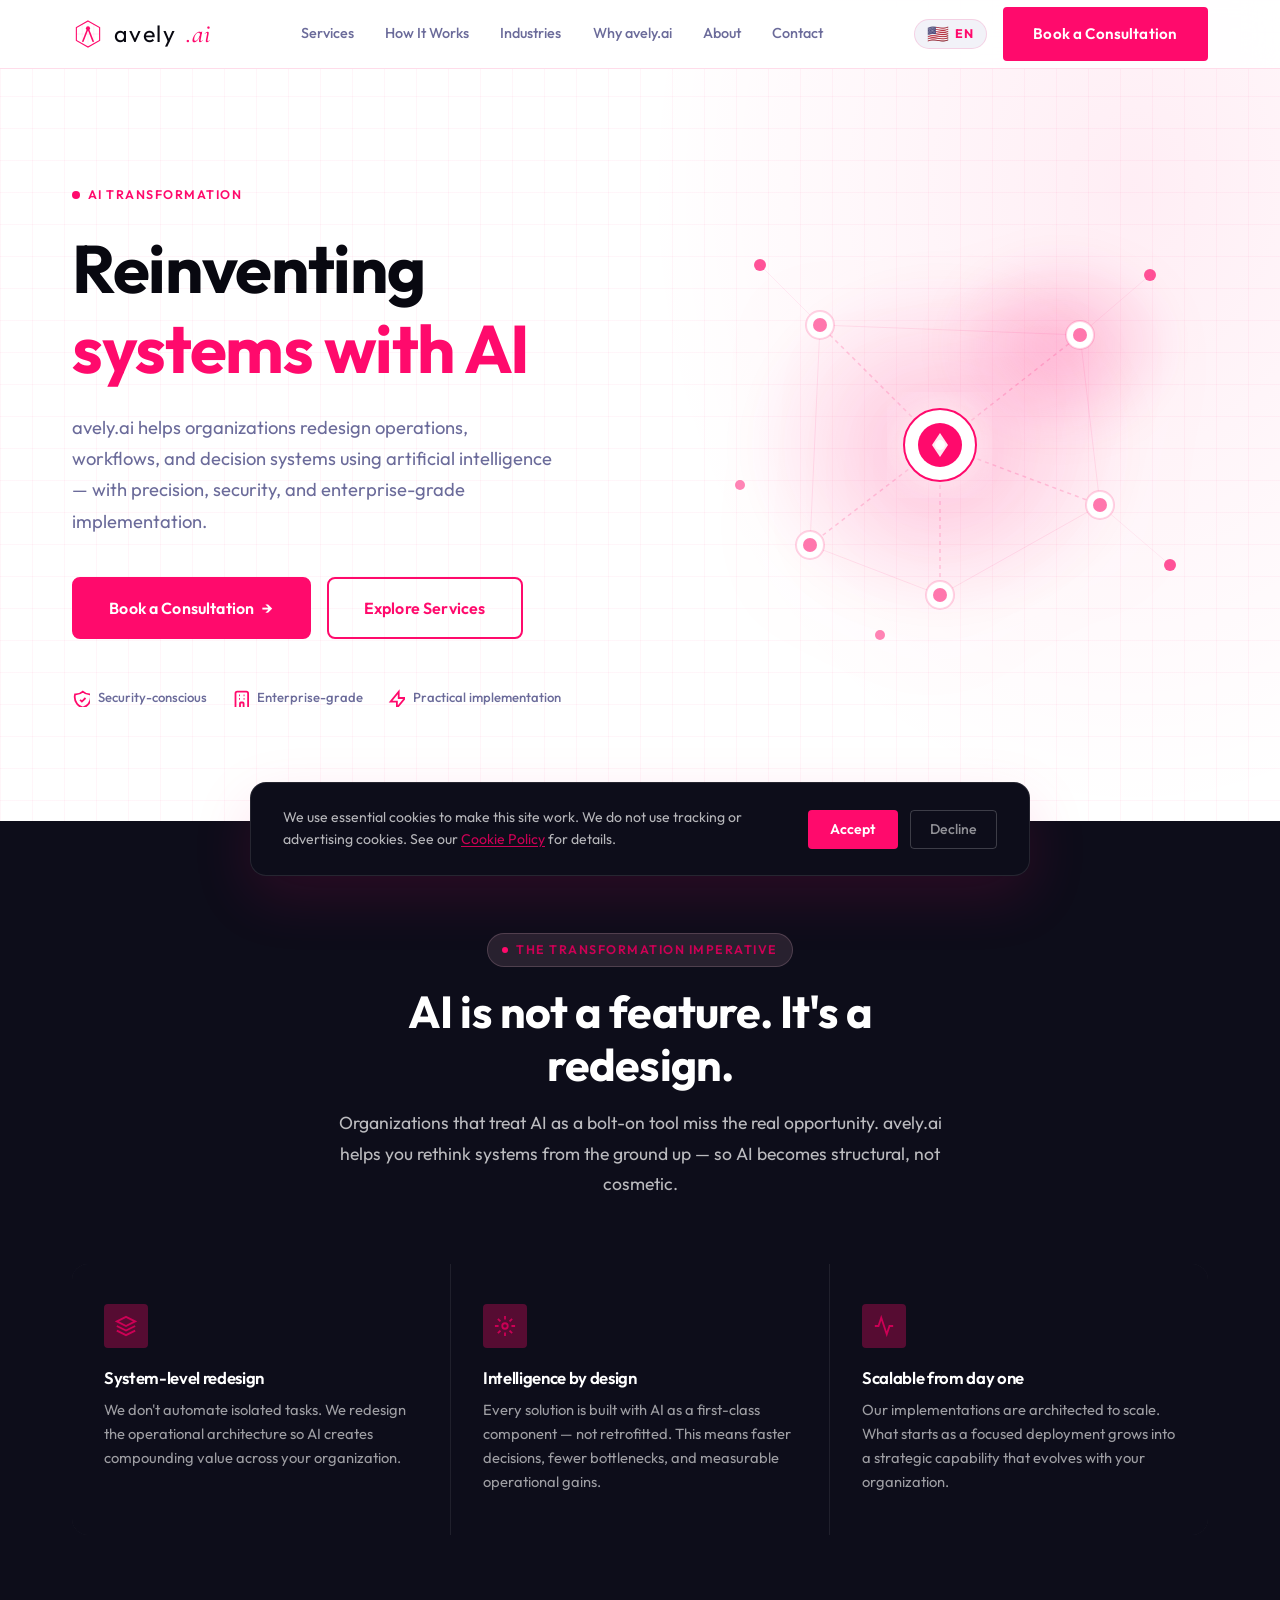
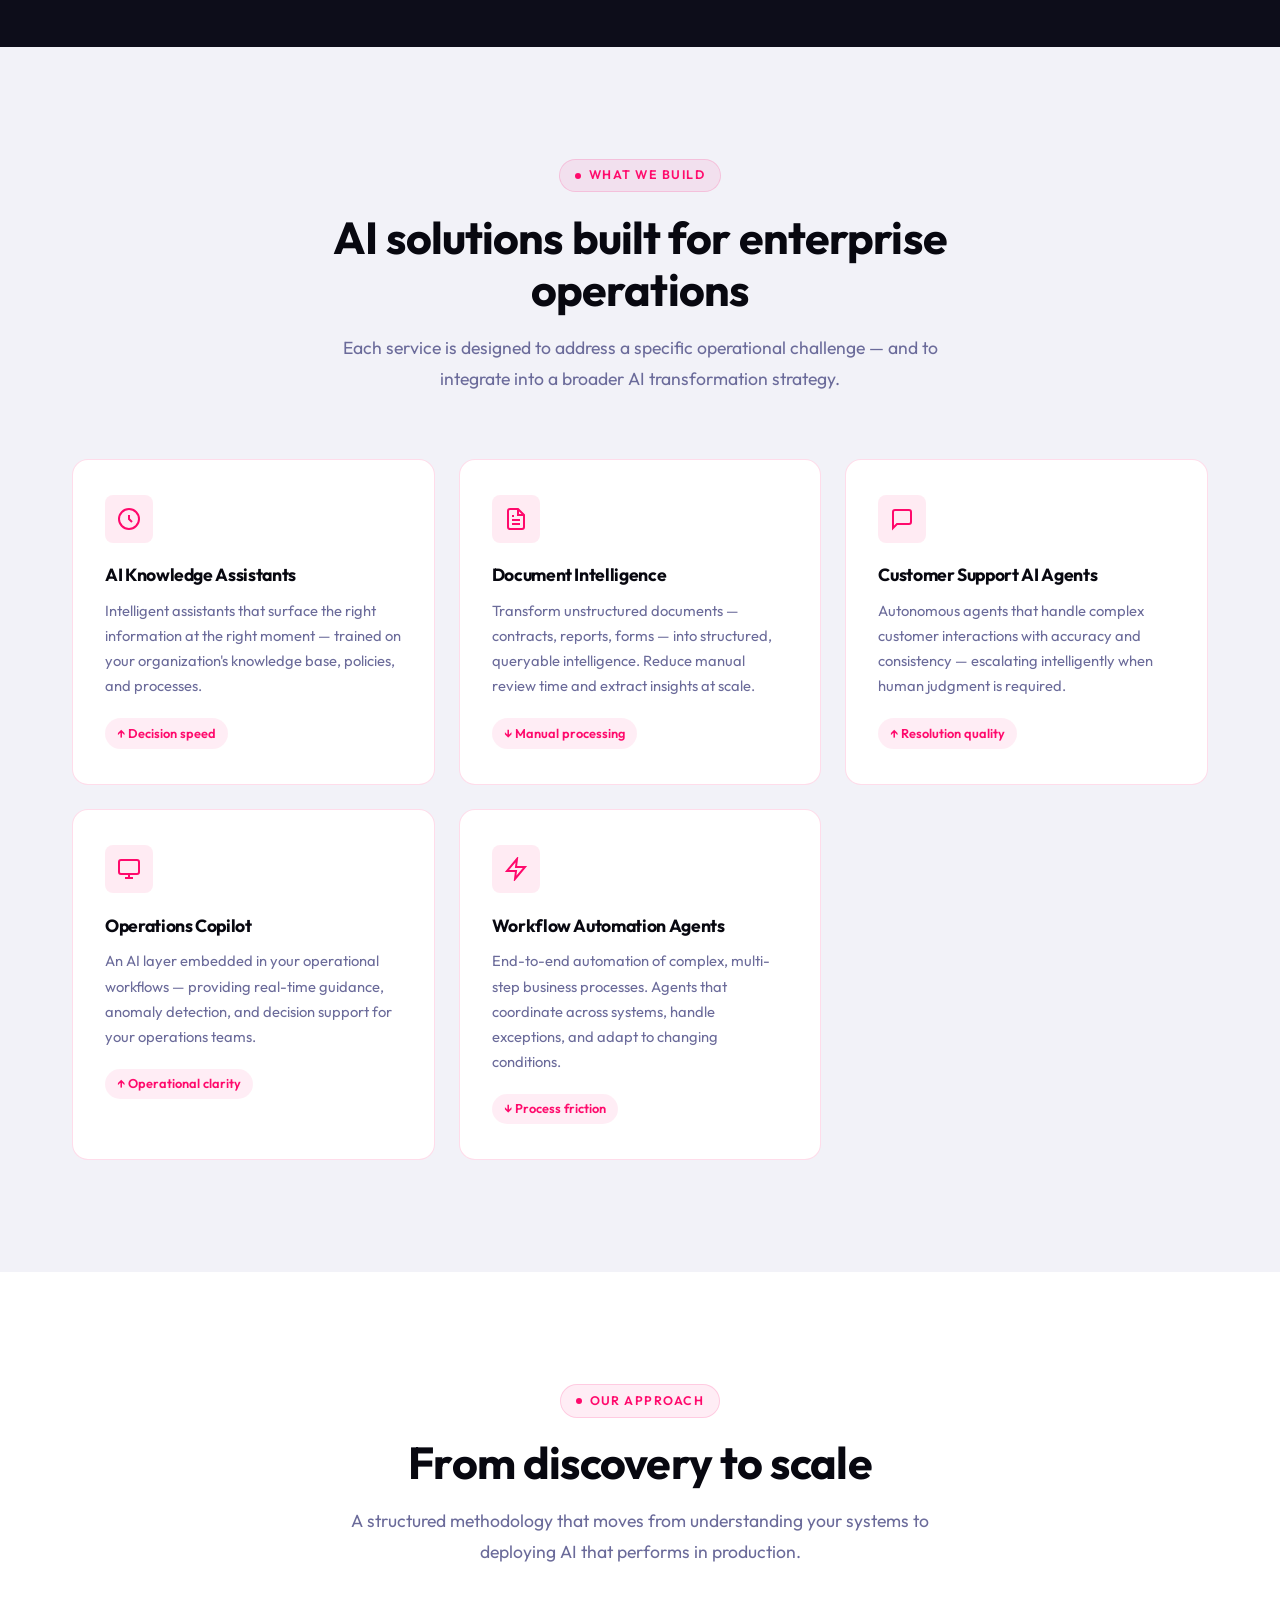
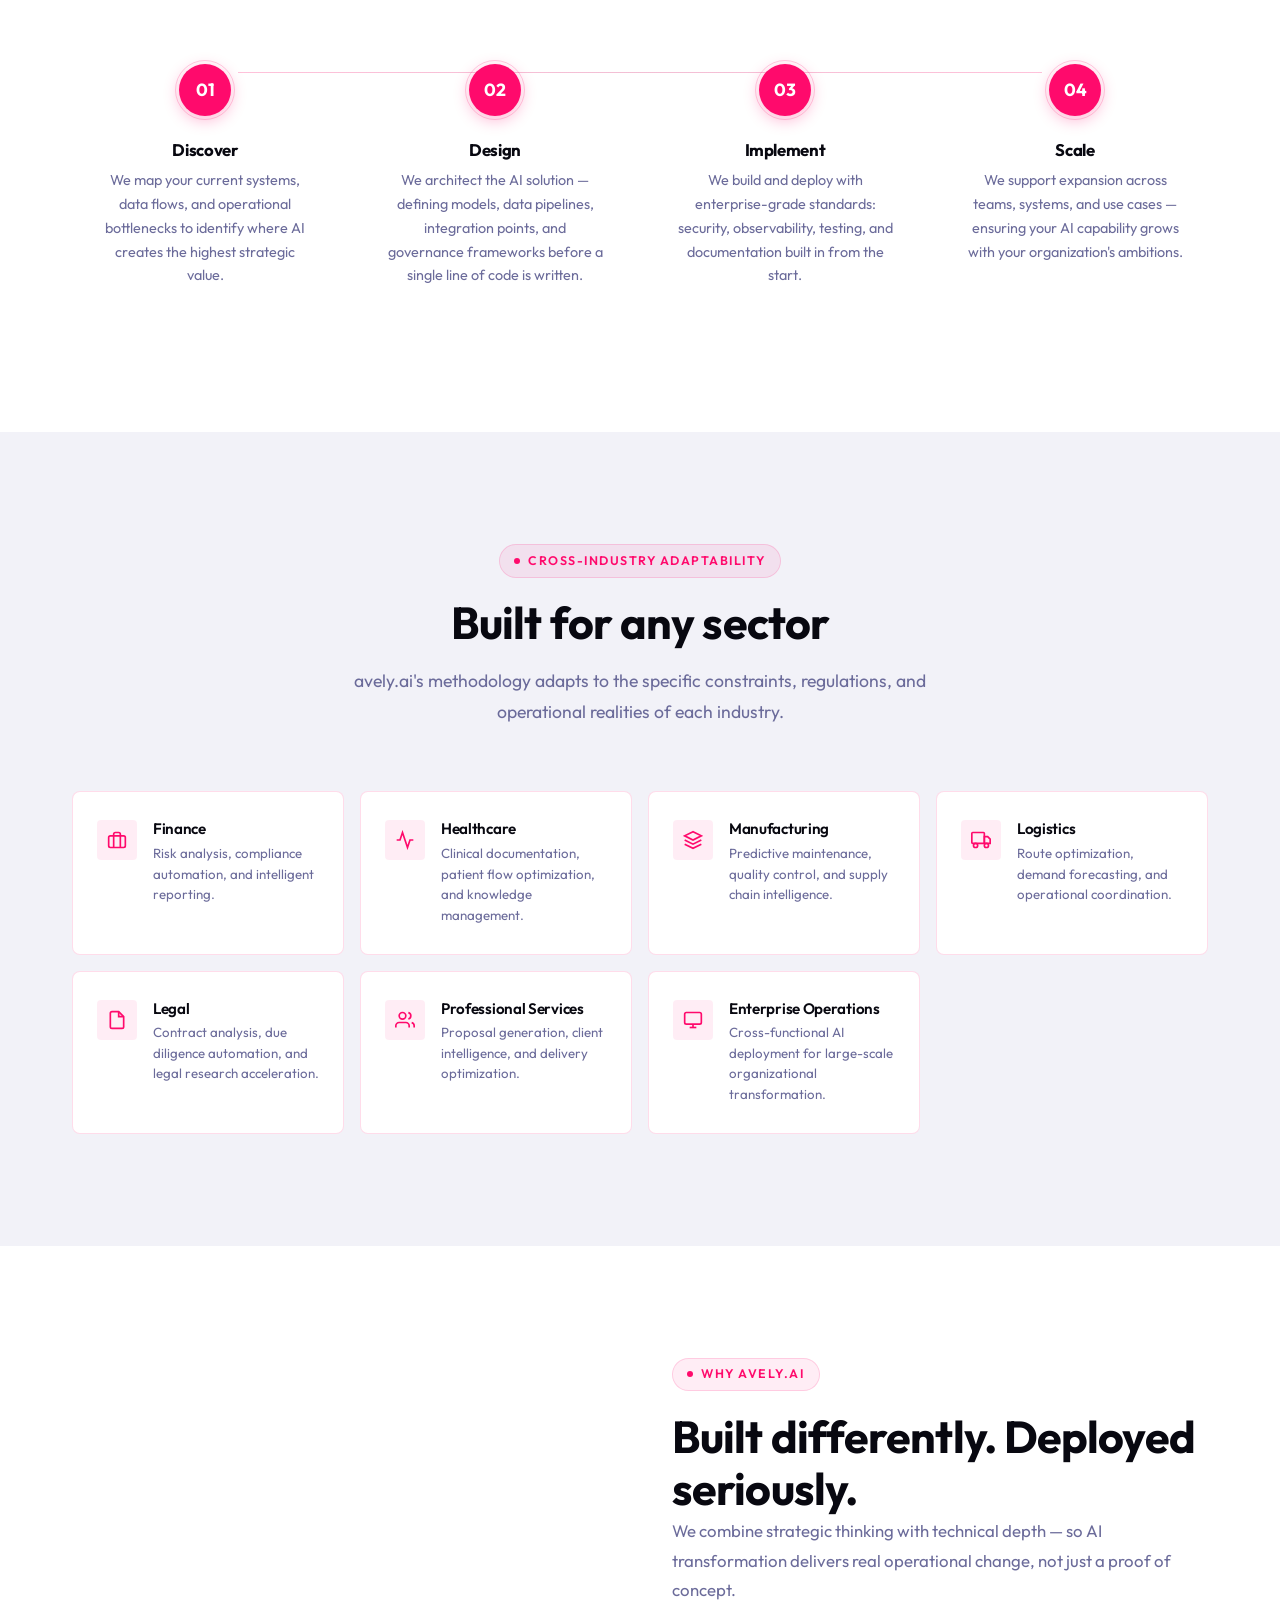
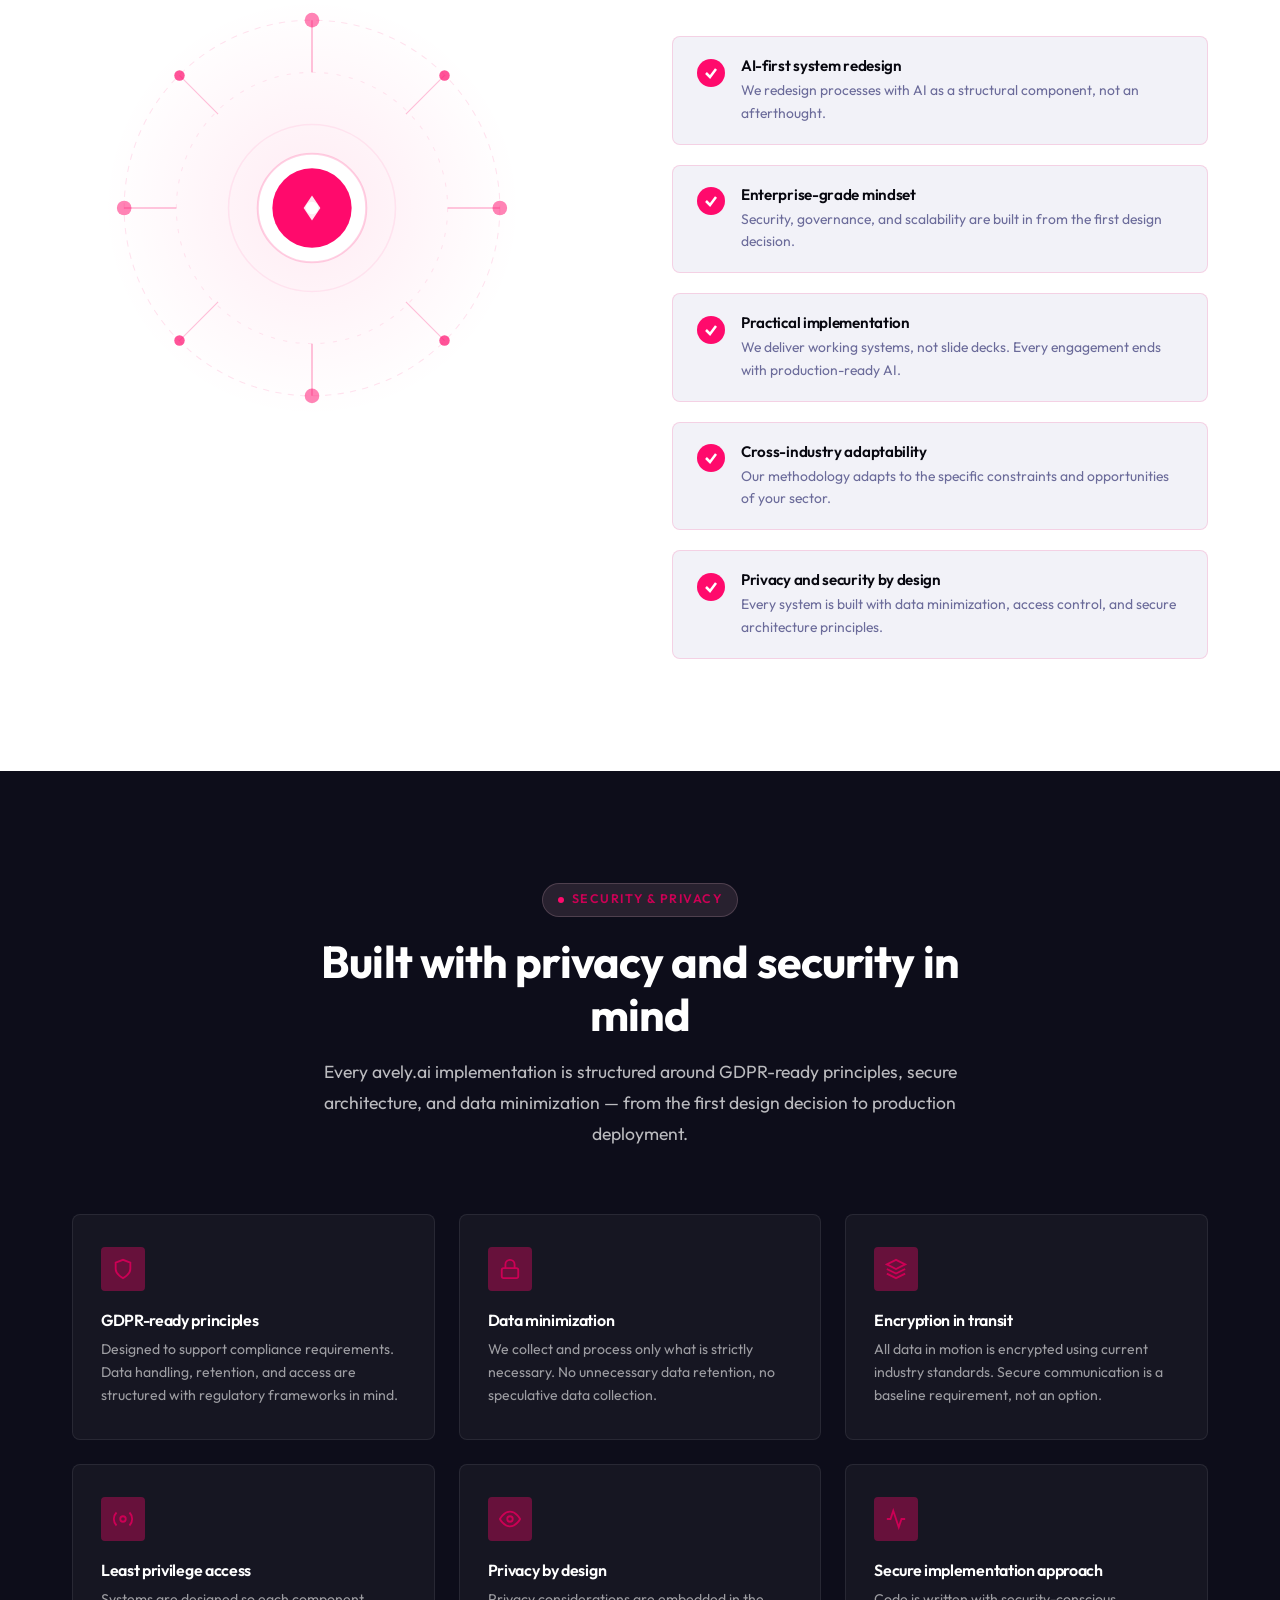
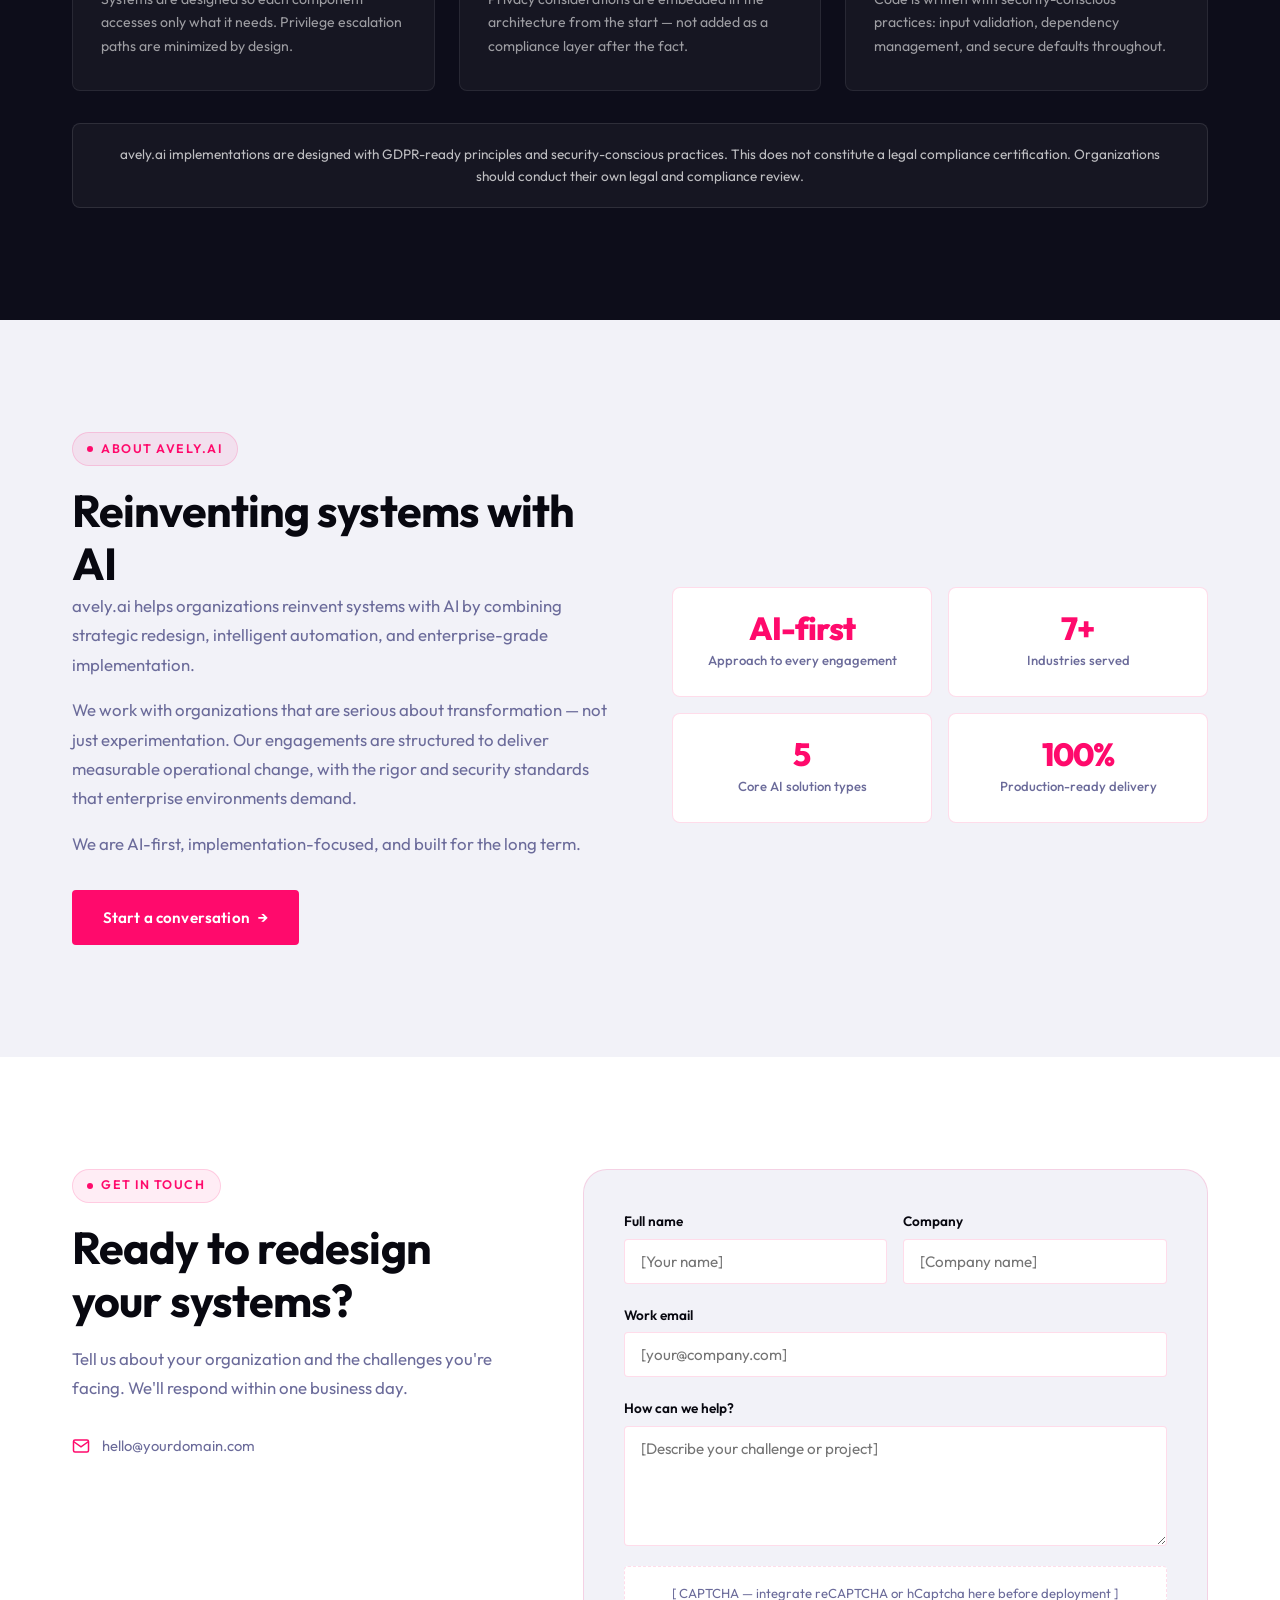
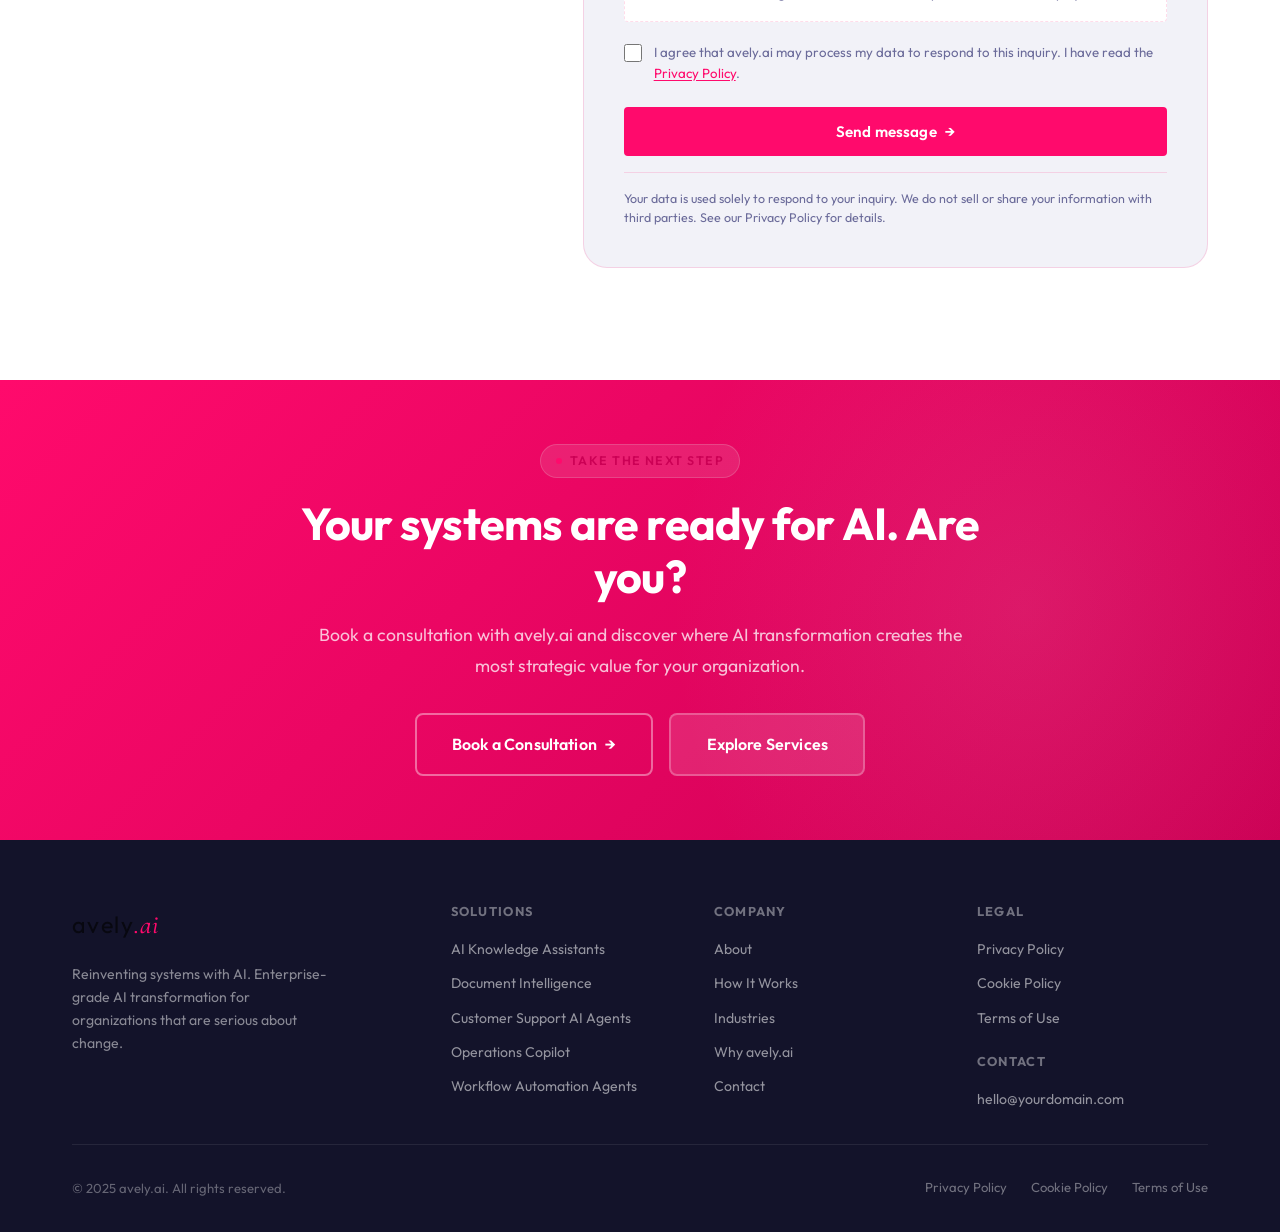
==== index.html @ bf3a1ba7 "Add SVG favicon (hexagon icon on dark bg) to all pages" ====
<!DOCTYPE html>
<html lang="en" dir="ltr">
<head>
  <meta charset="UTF-8" />
  <meta name="viewport" content="width=device-width, initial-scale=1.0" />

  <!-- ── SEO: Primary Meta ─────────────────────────────────── -->
  <!-- Replace "yourdomain.com" with your production domain -->
  <title>avely.ai — AI-Powered Digital Transformation</title>
  <meta name="description" content="avely.ai helps organizations redesign operations, workflows, and decision systems using artificial intelligence. Enterprise-grade AI transformation." />
  <meta name="robots" content="index, follow" />
  <link rel="canonical" href="https://yourdomain.com/" />

  <!-- ── SEO: Open Graph ───────────────────────────────────── -->
  <meta property="og:type"        content="website" />
  <meta property="og:url"         content="https://yourdomain.com/" />
  <meta property="og:title"       content="avely.ai — AI-Powered Digital Transformation" />
  <meta property="og:description" content="Enterprise AI transformation. Redesign operations, workflows, and decision systems with AI." />
  <meta property="og:image"       content="https://yourdomain.com/assets/img/og-image.png" />
  <meta property="og:site_name"   content="avely.ai" />

  <!-- ── SEO: Twitter Card ─────────────────────────────────── -->
  <meta name="twitter:card"        content="summary_large_image" />
  <meta name="twitter:title"       content="avely.ai — AI-Powered Digital Transformation" />
  <meta name="twitter:description" content="Enterprise AI transformation. Redesign operations, workflows, and decision systems with AI." />
  <meta name="twitter:image"       content="https://yourdomain.com/assets/img/og-image.png" />

  <!-- ── SEO: hreflang (add more languages as needed) ─────── -->
  <link rel="alternate" hreflang="en" href="https://yourdomain.com/" />
  <link rel="alternate" hreflang="es" href="https://yourdomain.com/?lang=es" />
  <link rel="alternate" hreflang="x-default" href="https://yourdomain.com/" />

  <!-- ── SEO: Sitemap & Robots (add these files at root) ───── -->
  <!-- <link rel="sitemap" type="application/xml" href="/sitemap.xml" /> -->
  <!-- robots.txt should be placed at the root of the domain -->

  <!-- ── Favicon ────────────────────────────────────────────── -->
  <link rel="icon" href="favicon.svg" type="image/svg+xml" />

  <!-- ── Fonts ─────────────────────────────────────────────── -->
  <link rel="preconnect" href="https://fonts.googleapis.com" />
  <link rel="preconnect" href="https://fonts.gstatic.com" crossorigin />
  <link href="https://fonts.googleapis.com/css2?family=Outfit:wght@300;400;500&family=Cormorant+Garamond:ital,wght@1,400;1,500;1,600&display=swap" rel="stylesheet" />

  <!-- ── Styles ────────────────────────────────────────────── -->
  <link rel="stylesheet" href="styles.css" />

  <!-- ── JSON-LD Structured Data ───────────────────────────── -->
  <script type="application/ld+json">
  {
    "@context": "https://schema.org",
    "@type": "ProfessionalService",
    "name": "avely.ai",
    "description": "AI transformation company helping organizations redesign business systems and operational processes using artificial intelligence.",
    "url": "https://yourdomain.com",
    "logo": "https://yourdomain.com/assets/img/logo.png",
    "contactPoint": {
      "@type": "ContactPoint",
      "email": "hello@yourdomain.com",
      "contactType": "customer service"
    },
    "sameAs": []
  }
  </script>
</head>
<body>

<!-- Skip to main content (accessibility) -->
<a class="skip-link" href="#main-content">Skip to main content</a>

<!-- ════════════════════════════════════════════════════════════
     HEADER / NAVIGATION
     ════════════════════════════════════════════════════════════ -->
<header id="site-header" role="banner">
  <div class="container">
    <div class="header-inner">

      <!-- Wordmark + Icon -->
      <a href="index.html" class="wordmark" aria-label="avely.ai — Home">
        <svg class="wm-icon" width="32" height="32" viewBox="0 0 44 44" fill="none" aria-hidden="true">
          <path d="M22 4 L38 13 L38 31 L22 40 L6 31 L6 13 Z" stroke="#FF0A6C" stroke-width="1.5" fill="none"/>
          <line x1="14" y1="8.5" x2="14" y2="35.5" stroke="#FF0A6C" stroke-width="0.45" opacity="0.22"/>
          <line x1="22" y1="4" x2="22" y2="40" stroke="#FF0A6C" stroke-width="0.45" opacity="0.22"/>
          <line x1="30" y1="8.5" x2="30" y2="35.5" stroke="#FF0A6C" stroke-width="0.45" opacity="0.22"/>
          <line x1="6" y1="22" x2="38" y2="22" stroke="#FF0A6C" stroke-width="0.45" opacity="0.22"/>
          <path d="M15 32 L22 14 L29 32" stroke="#FF0A6C" stroke-width="2.2" fill="none" stroke-linecap="round" stroke-linejoin="round"/>
          <circle cx="22" cy="14" r="2.8" fill="#FF0A6C"/>
        </svg>
        avely<span class="wm-suffix">.ai</span>
      </a>

      <!-- Desktop nav -->
      <nav class="nav-links" aria-label="Primary navigation">
        <a href="#services"    data-i18n="nav.services">Services</a>
        <a href="#how-it-works" data-i18n="nav.how">How It Works</a>
        <a href="#industries"  data-i18n="nav.industries">Industries</a>
        <a href="#why-aitera"  data-i18n="nav.why">Why avely.ai</a>
        <a href="#about"       data-i18n="nav.about">About</a>
        <a href="#contact"     data-i18n="nav.contact">Contact</a>
      </nav>

      <!-- Header right: lang switcher + CTA -->
      <div class="header-right">
        <!-- Language switcher
             NOTE: Flag shown is based on selected language/locale,
             NOT on geographic location detection. -->
        <button class="lang-switcher" id="lang-toggle" aria-label="Switch language" aria-expanded="false">
          <span class="lang-flag" id="lang-flag" aria-hidden="true">🇺🇸</span>
          <span class="lang-code" id="lang-code">EN</span>
        </button>

        <a href="#contact" class="btn btn-primary" data-i18n="nav.cta">Book a Consultation</a>
      </div>

      <!-- Mobile menu toggle -->
      <button class="menu-toggle" id="menu-toggle" aria-label="Open menu" aria-expanded="false" aria-controls="mobile-nav">
        <span></span><span></span><span></span>
      </button>
    </div>
  </div>

  <!-- Mobile nav -->
  <nav class="mobile-nav" id="mobile-nav" aria-label="Mobile navigation">
    <a href="#services"     data-i18n="nav.services">Services</a>
    <a href="#how-it-works" data-i18n="nav.how">How It Works</a>
    <a href="#industries"   data-i18n="nav.industries">Industries</a>
    <a href="#why-aitera"   data-i18n="nav.why">Why avely.ai</a>
    <a href="#about"        data-i18n="nav.about">About</a>
    <a href="#contact"      data-i18n="nav.contact">Contact</a>
    <a href="#contact" class="btn btn-primary" data-i18n="nav.cta">Book a Consultation</a>
  </nav>
</header>

<!-- ════════════════════════════════════════════════════════════
     MAIN CONTENT
     ════════════════════════════════════════════════════════════ -->
<main id="main-content">

  <!-- ── HERO ──────────────────────────────────────────────── -->
  <section id="hero" aria-labelledby="hero-heading">
    <div class="hero-bg" aria-hidden="true"></div>
    <div class="container">
      <div class="hero-inner">
        <div class="hero-content">
          <div class="hero-eyebrow">
            <span class="hero-eyebrow-dot" aria-hidden="true"></span>
            <span data-i18n="hero.eyebrow">AI Transformation</span>
          </div>

          <h1 id="hero-heading" class="hero-title">
            <span data-i18n="hero.title.line1">Reinventing</span>
            <br />
            <span class="accent" data-i18n="hero.title.line2">systems with AI</span>
          </h1>

          <p class="hero-subtitle" data-i18n="hero.subtitle">
            avely.ai helps organizations redesign operations, workflows, and decision systems using artificial intelligence — with precision, security, and enterprise-grade implementation.
          </p>

          <div class="hero-actions">
            <a href="#contact" class="btn btn-primary btn-lg btn-arrow" data-i18n="hero.cta.primary">Book a Consultation</a>
            <a href="#services" class="btn btn-outline btn-lg" data-i18n="hero.cta.secondary">Explore Services</a>
          </div>

          <div class="hero-trust">
            <div class="hero-trust-item">
              <svg class="hero-trust-icon" viewBox="0 0 20 20" fill="none" stroke="currentColor" stroke-width="2" aria-hidden="true">
                <path d="M9 12l2 2 4-4m5.618-4.016A11.955 11.955 0 0112 2.944a11.955 11.955 0 01-8.618 3.04A12.02 12.02 0 003 9c0 5.591 3.824 10.29 9 11.622 5.176-1.332 9-6.03 9-11.622 0-1.042-.133-2.052-.382-3.016z"/>
              </svg>
              <span data-i18n="hero.trust.security">Security-conscious</span>
            </div>
            <div class="hero-trust-item">
              <svg class="hero-trust-icon" viewBox="0 0 20 20" fill="none" stroke="currentColor" stroke-width="2" aria-hidden="true">
                <path d="M19 21V5a2 2 0 00-2-2H7a2 2 0 00-2 2v16m14 0h2m-2 0h-5m-9 0H3m2 0h5M9 7h1m-1 4h1m4-4h1m-1 4h1m-5 10v-5a1 1 0 011-1h2a1 1 0 011 1v5m-4 0h4"/>
              </svg>
              <span data-i18n="hero.trust.enterprise">Enterprise-grade</span>
            </div>
            <div class="hero-trust-item">
              <svg class="hero-trust-icon" viewBox="0 0 20 20" fill="none" stroke="currentColor" stroke-width="2" aria-hidden="true">
                <path d="M13 10V3L4 14h7v7l9-11h-7z"/>
              </svg>
              <span data-i18n="hero.trust.practical">Practical implementation</span>
            </div>
          </div>
        </div>

        <!-- Abstract hero visual — CSS/SVG network diagram -->
        <div class="hero-visual" aria-hidden="true">
          <svg viewBox="0 0 520 480" fill="none" xmlns="http://www.w3.org/2000/svg" role="img" aria-label="Abstract network diagram representing AI system architecture">
            <defs>
              <radialGradient id="glow1" cx="50%" cy="50%" r="50%">
                <stop offset="0%" stop-color="#FF0A6C" stop-opacity="0.18"/>
                <stop offset="100%" stop-color="#FF0A6C" stop-opacity="0"/>
              </radialGradient>
              <radialGradient id="glow2" cx="50%" cy="50%" r="50%">
                <stop offset="0%" stop-color="#FF0A6C" stop-opacity="0.22"/>
                <stop offset="100%" stop-color="#FF0A6C" stop-opacity="0"/>
              </radialGradient>
              <filter id="blur1">
                <feGaussianBlur stdDeviation="18"/>
              </filter>
            </defs>
            <!-- Background glows -->
            <ellipse cx="260" cy="240" rx="200" ry="180" fill="url(#glow1)" filter="url(#blur1)"/>
            <ellipse cx="380" cy="140" rx="120" ry="100" fill="url(#glow2)" filter="url(#blur1)"/>
            <!-- Connection lines -->
            <line x1="260" y1="240" x2="140" y2="120" stroke="rgba(255,10,108,0.18)" stroke-width="1.5" stroke-dasharray="4 4"/>
            <line x1="260" y1="240" x2="400" y2="130" stroke="rgba(255,10,108,0.18)" stroke-width="1.5" stroke-dasharray="4 4"/>
            <line x1="260" y1="240" x2="420" y2="300" stroke="rgba(255,10,108,0.18)" stroke-width="1.5" stroke-dasharray="4 4"/>
            <line x1="260" y1="240" x2="130" y2="340" stroke="rgba(255,10,108,0.18)" stroke-width="1.5" stroke-dasharray="4 4"/>
            <line x1="260" y1="240" x2="260" y2="390" stroke="rgba(255,10,108,0.18)" stroke-width="1.5" stroke-dasharray="4 4"/>
            <line x1="140" y1="120" x2="400" y2="130" stroke="rgba(255,10,108,0.18)" stroke-width="1" opacity="0.5"/>
            <line x1="400" y1="130" x2="420" y2="300" stroke="rgba(255,10,108,0.18)" stroke-width="1" opacity="0.5"/>
            <line x1="420" y1="300" x2="260" y2="390" stroke="rgba(255,10,108,0.18)" stroke-width="1" opacity="0.5"/>
            <line x1="260" y1="390" x2="130" y2="340" stroke="rgba(255,10,108,0.18)" stroke-width="1" opacity="0.5"/>
            <line x1="130" y1="340" x2="140" y2="120" stroke="rgba(255,10,108,0.18)" stroke-width="1" opacity="0.5"/>
            <!-- Secondary nodes -->
            <line x1="140" y1="120" x2="80" y2="60" stroke="rgba(255,10,108,0.18)" stroke-width="1" opacity="0.4"/>
            <line x1="400" y1="130" x2="470" y2="70" stroke="rgba(255,10,108,0.18)" stroke-width="1" opacity="0.4"/>
            <line x1="420" y1="300" x2="490" y2="360" stroke="rgba(255,10,108,0.18)" stroke-width="1" opacity="0.4"/>
            <!-- Outer nodes (small) -->
            <circle cx="80"  cy="60"  r="6" fill="#FF0A6C" opacity="0.7"/>
            <circle cx="470" cy="70"  r="6" fill="#FF0A6C" opacity="0.7"/>
            <circle cx="490" cy="360" r="6" fill="#FF0A6C" opacity="0.7"/>
            <circle cx="60"  cy="280" r="5" fill="#FF0A6C" opacity="0.5"/>
            <circle cx="200" cy="430" r="5" fill="#FF0A6C" opacity="0.5"/>
            <!-- Mid nodes -->
            <circle cx="140" cy="120" r="14" fill="white" stroke="rgba(255,10,108,0.18)" stroke-width="2"/>
            <circle cx="140" cy="120" r="7"  fill="#FF3D8A" opacity="0.7"/>
            <circle cx="400" cy="130" r="14" fill="white" stroke="rgba(255,10,108,0.18)" stroke-width="2"/>
            <circle cx="400" cy="130" r="7"  fill="#FF3D8A" opacity="0.7"/>
            <circle cx="420" cy="300" r="14" fill="white" stroke="rgba(255,10,108,0.18)" stroke-width="2"/>
            <circle cx="420" cy="300" r="7"  fill="#FF3D8A" opacity="0.7"/>
            <circle cx="130" cy="340" r="14" fill="white" stroke="rgba(255,10,108,0.18)" stroke-width="2"/>
            <circle cx="130" cy="340" r="7"  fill="#FF3D8A" opacity="0.7"/>
            <circle cx="260" cy="390" r="14" fill="white" stroke="rgba(255,10,108,0.18)" stroke-width="2"/>
            <circle cx="260" cy="390" r="7"  fill="#FF3D8A" opacity="0.7"/>
            <!-- Central node -->
            <circle cx="260" cy="240" r="44" fill="white" stroke="rgba(255,10,108,0.18)" stroke-width="2" filter="url(#blur1)" opacity="0.6"/>
            <circle cx="260" cy="240" r="36" fill="white" stroke="#FF0A6C" stroke-width="2"/>
            <circle cx="260" cy="240" r="22" fill="#FF0A6C"/>
            <!-- Center icon: simplified AI symbol -->
            <path d="M252 240 L260 228 L268 240 L260 252 Z" fill="white" opacity="0.9"/>
            <circle cx="260" cy="240" r="5" fill="white"/>
          </svg>
        </div>
      </div>
    </div>
  </section>

  <!-- ── VALUE PROPOSITION ──────────────────────────────────── -->
  <section id="value-prop" class="section section-dark" aria-labelledby="value-heading">
    <div class="container">
      <div class="section-header centered">
        <div class="section-label" style="background:rgba(232,183,200,0.12);border-color:rgba(232,183,200,0.2);color:var(--pink-accent);" data-i18n="value.label">The Transformation Imperative</div>
        <h2 id="value-heading" data-i18n="value.title">AI is not a feature. It's a redesign.</h2>
        <p data-i18n="value.subtitle">Organizations that treat AI as a bolt-on tool miss the real opportunity. avely.ai helps you rethink systems from the ground up — so AI becomes structural, not cosmetic.</p>
      </div>

      <div class="value-grid reveal">
        <div class="value-item">
          <div class="value-icon" aria-hidden="true">
            <svg width="22" height="22" viewBox="0 0 24 24" fill="none" stroke="currentColor" stroke-width="2"><path d="M12 2L2 7l10 5 10-5-10-5zM2 17l10 5 10-5M2 12l10 5 10-5"/></svg>
          </div>
          <h4 data-i18n="value.item1.title">System-level redesign</h4>
          <p data-i18n="value.item1.desc">We don't automate isolated tasks. We redesign the operational architecture so AI creates compounding value across your organization.</p>
        </div>
        <div class="value-item">
          <div class="value-icon" aria-hidden="true">
            <svg width="22" height="22" viewBox="0 0 24 24" fill="none" stroke="currentColor" stroke-width="2"><circle cx="12" cy="12" r="3"/><path d="M12 1v4M12 19v4M4.22 4.22l2.83 2.83M16.95 16.95l2.83 2.83M1 12h4M19 12h4M4.22 19.78l2.83-2.83M16.95 7.05l2.83-2.83"/></svg>
          </div>
          <h4 data-i18n="value.item2.title">Intelligence by design</h4>
          <p data-i18n="value.item2.desc">Every solution is built with AI as a first-class component — not retrofitted. This means faster decisions, fewer bottlenecks, and measurable operational gains.</p>
        </div>
        <div class="value-item">
          <div class="value-icon" aria-hidden="true">
            <svg width="22" height="22" viewBox="0 0 24 24" fill="none" stroke="currentColor" stroke-width="2"><path d="M22 12h-4l-3 9L9 3l-3 9H2"/></svg>
          </div>
          <h4 data-i18n="value.item3.title">Scalable from day one</h4>
          <p data-i18n="value.item3.desc">Our implementations are architected to scale. What starts as a focused deployment grows into a strategic capability that evolves with your organization.</p>
        </div>
      </div>
    </div>
  </section>

  <!-- ── SERVICES ───────────────────────────────────────────── -->
  <section id="services" class="section section-alt" aria-labelledby="services-heading">
    <div class="container">
      <div class="section-header centered">
        <div class="section-label" data-i18n="services.label">What We Build</div>
        <h2 id="services-heading" data-i18n="services.title">AI solutions built for enterprise operations</h2>
        <p data-i18n="services.subtitle">Each service is designed to address a specific operational challenge — and to integrate into a broader AI transformation strategy.</p>
      </div>

      <div class="services-grid">

        <!-- Service 1 -->
        <article class="service-card reveal">
          <div class="service-icon" aria-hidden="true">
            <svg width="24" height="24" viewBox="0 0 24 24" fill="none" stroke="currentColor" stroke-width="2"><path d="M12 2a10 10 0 100 20A10 10 0 0012 2z"/><path d="M12 8v4l3 3"/></svg>
          </div>
          <h3 data-i18n="services.s1.title">AI Knowledge Assistants</h3>
          <p data-i18n="services.s1.desc">Intelligent assistants that surface the right information at the right moment — trained on your organization's knowledge base, policies, and processes.</p>
          <span class="service-benefit" data-i18n="services.s1.benefit">↑ Decision speed</span>
        </article>

        <!-- Service 2 -->
        <article class="service-card reveal">
          <div class="service-icon" aria-hidden="true">
            <svg width="24" height="24" viewBox="0 0 24 24" fill="none" stroke="currentColor" stroke-width="2"><path d="M14 2H6a2 2 0 00-2 2v16a2 2 0 002 2h12a2 2 0 002-2V8z"/><polyline points="14 2 14 8 20 8"/><line x1="16" y1="13" x2="8" y2="13"/><line x1="16" y1="17" x2="8" y2="17"/><polyline points="10 9 9 9 8 9"/></svg>
          </div>
          <h3 data-i18n="services.s2.title">Document Intelligence</h3>
          <p data-i18n="services.s2.desc">Transform unstructured documents — contracts, reports, forms — into structured, queryable intelligence. Reduce manual review time and extract insights at scale.</p>
          <span class="service-benefit" data-i18n="services.s2.benefit">↓ Manual processing</span>
        </article>

        <!-- Service 3 -->
        <article class="service-card reveal">
          <div class="service-icon" aria-hidden="true">
            <svg width="24" height="24" viewBox="0 0 24 24" fill="none" stroke="currentColor" stroke-width="2"><path d="M21 15a2 2 0 01-2 2H7l-4 4V5a2 2 0 012-2h14a2 2 0 012 2z"/></svg>
          </div>
          <h3 data-i18n="services.s3.title">Customer Support AI Agents</h3>
          <p data-i18n="services.s3.desc">Autonomous agents that handle complex customer interactions with accuracy and consistency — escalating intelligently when human judgment is required.</p>
          <span class="service-benefit" data-i18n="services.s3.benefit">↑ Resolution quality</span>
        </article>

        <!-- Service 4 -->
        <article class="service-card reveal">
          <div class="service-icon" aria-hidden="true">
            <svg width="24" height="24" viewBox="0 0 24 24" fill="none" stroke="currentColor" stroke-width="2"><rect x="2" y="3" width="20" height="14" rx="2"/><line x1="8" y1="21" x2="16" y2="21"/><line x1="12" y1="17" x2="12" y2="21"/></svg>
          </div>
          <h3 data-i18n="services.s4.title">Operations Copilot</h3>
          <p data-i18n="services.s4.desc">An AI layer embedded in your operational workflows — providing real-time guidance, anomaly detection, and decision support for your operations teams.</p>
          <span class="service-benefit" data-i18n="services.s4.benefit">↑ Operational clarity</span>
        </article>

        <!-- Service 5 -->
        <article class="service-card reveal">
          <div class="service-icon" aria-hidden="true">
            <svg width="24" height="24" viewBox="0 0 24 24" fill="none" stroke="currentColor" stroke-width="2"><path d="M13 2L3 14h9l-1 8 10-12h-9l1-8z"/></svg>
          </div>
          <h3 data-i18n="services.s5.title">Workflow Automation Agents</h3>
          <p data-i18n="services.s5.desc">End-to-end automation of complex, multi-step business processes. Agents that coordinate across systems, handle exceptions, and adapt to changing conditions.</p>
          <span class="service-benefit" data-i18n="services.s5.benefit">↓ Process friction</span>
        </article>

      </div>
    </div>
  </section>

  <!-- ── HOW IT WORKS ───────────────────────────────────────── -->
  <section id="how-it-works" class="section" aria-labelledby="how-heading">
    <div class="container">
      <div class="section-header centered">
        <div class="section-label" data-i18n="how.label">Our Approach</div>
        <h2 id="how-heading" data-i18n="how.title">From discovery to scale</h2>
        <p data-i18n="how.subtitle">A structured methodology that moves from understanding your systems to deploying AI that performs in production.</p>
      </div>

      <div class="steps-grid">
        <div class="step-card reveal">
          <div class="step-number" aria-label="Step 1">01</div>
          <h3 data-i18n="how.step1.title">Discover</h3>
          <p data-i18n="how.step1.desc">We map your current systems, data flows, and operational bottlenecks to identify where AI creates the highest strategic value.</p>
        </div>
        <div class="step-card reveal">
          <div class="step-number" aria-label="Step 2">02</div>
          <h3 data-i18n="how.step2.title">Design</h3>
          <p data-i18n="how.step2.desc">We architect the AI solution — defining models, data pipelines, integration points, and governance frameworks before a single line of code is written.</p>
        </div>
        <div class="step-card reveal">
          <div class="step-number" aria-label="Step 3">03</div>
          <h3 data-i18n="how.step3.title">Implement</h3>
          <p data-i18n="how.step3.desc">We build and deploy with enterprise-grade standards: security, observability, testing, and documentation built in from the start.</p>
        </div>
        <div class="step-card reveal">
          <div class="step-number" aria-label="Step 4">04</div>
          <h3 data-i18n="how.step4.title">Scale</h3>
          <p data-i18n="how.step4.desc">We support expansion across teams, systems, and use cases — ensuring your AI capability grows with your organization's ambitions.</p>
        </div>
      </div>
    </div>
  </section>

  <!-- ── INDUSTRIES ─────────────────────────────────────────── -->
  <section id="industries" class="section section-alt" aria-labelledby="industries-heading">
    <div class="container">
      <div class="section-header centered">
        <div class="section-label" data-i18n="industries.label">Cross-Industry Adaptability</div>
        <h2 id="industries-heading" data-i18n="industries.title">Built for any sector</h2>
        <p data-i18n="industries.subtitle">avely.ai's methodology adapts to the specific constraints, regulations, and operational realities of each industry.</p>
      </div>

      <div class="industries-grid">
        <div class="industry-card reveal">
          <div class="industry-icon" aria-hidden="true">
            <svg width="20" height="20" viewBox="0 0 24 24" fill="none" stroke="currentColor" stroke-width="2"><rect x="2" y="7" width="20" height="14" rx="2"/><path d="M16 21V5a2 2 0 00-2-2h-4a2 2 0 00-2 2v16"/></svg>
          </div>
          <div>
            <h4 data-i18n="industries.i1.title">Finance</h4>
            <p data-i18n="industries.i1.desc">Risk analysis, compliance automation, and intelligent reporting.</p>
          </div>
        </div>
        <div class="industry-card reveal">
          <div class="industry-icon" aria-hidden="true">
            <svg width="20" height="20" viewBox="0 0 24 24" fill="none" stroke="currentColor" stroke-width="2"><path d="M22 12h-4l-3 9L9 3l-3 9H2"/></svg>
          </div>
          <div>
            <h4 data-i18n="industries.i2.title">Healthcare</h4>
            <p data-i18n="industries.i2.desc">Clinical documentation, patient flow optimization, and knowledge management.</p>
          </div>
        </div>
        <div class="industry-card reveal">
          <div class="industry-icon" aria-hidden="true">
            <svg width="20" height="20" viewBox="0 0 24 24" fill="none" stroke="currentColor" stroke-width="2"><path d="M12 2L2 7l10 5 10-5-10-5zM2 17l10 5 10-5M2 12l10 5 10-5"/></svg>
          </div>
          <div>
            <h4 data-i18n="industries.i3.title">Manufacturing</h4>
            <p data-i18n="industries.i3.desc">Predictive maintenance, quality control, and supply chain intelligence.</p>
          </div>
        </div>
        <div class="industry-card reveal">
          <div class="industry-icon" aria-hidden="true">
            <svg width="20" height="20" viewBox="0 0 24 24" fill="none" stroke="currentColor" stroke-width="2"><rect x="1" y="3" width="15" height="13" rx="1"/><path d="M16 8h4l3 3v5h-7V8z"/><circle cx="5.5" cy="18.5" r="2.5"/><circle cx="18.5" cy="18.5" r="2.5"/></svg>
          </div>
          <div>
            <h4 data-i18n="industries.i4.title">Logistics</h4>
            <p data-i18n="industries.i4.desc">Route optimization, demand forecasting, and operational coordination.</p>
          </div>
        </div>
        <div class="industry-card reveal">
          <div class="industry-icon" aria-hidden="true">
            <svg width="20" height="20" viewBox="0 0 24 24" fill="none" stroke="currentColor" stroke-width="2"><path d="M14 2H6a2 2 0 00-2 2v16a2 2 0 002 2h12a2 2 0 002-2V8z"/><polyline points="14 2 14 8 20 8"/></svg>
          </div>
          <div>
            <h4 data-i18n="industries.i5.title">Legal</h4>
            <p data-i18n="industries.i5.desc">Contract analysis, due diligence automation, and legal research acceleration.</p>
          </div>
        </div>
        <div class="industry-card reveal">
          <div class="industry-icon" aria-hidden="true">
            <svg width="20" height="20" viewBox="0 0 24 24" fill="none" stroke="currentColor" stroke-width="2"><path d="M17 21v-2a4 4 0 00-4-4H5a4 4 0 00-4 4v2"/><circle cx="9" cy="7" r="4"/><path d="M23 21v-2a4 4 0 00-3-3.87M16 3.13a4 4 0 010 7.75"/></svg>
          </div>
          <div>
            <h4 data-i18n="industries.i6.title">Professional Services</h4>
            <p data-i18n="industries.i6.desc">Proposal generation, client intelligence, and delivery optimization.</p>
          </div>
        </div>
        <div class="industry-card reveal">
          <div class="industry-icon" aria-hidden="true">
            <svg width="20" height="20" viewBox="0 0 24 24" fill="none" stroke="currentColor" stroke-width="2"><rect x="2" y="3" width="20" height="14" rx="2"/><line x1="8" y1="21" x2="16" y2="21"/><line x1="12" y1="17" x2="12" y2="21"/></svg>
          </div>
          <div>
            <h4 data-i18n="industries.i7.title">Enterprise Operations</h4>
            <p data-i18n="industries.i7.desc">Cross-functional AI deployment for large-scale organizational transformation.</p>
          </div>
        </div>
      </div>
    </div>
  </section>

  <!-- ── WHY avely.ai ─────────────────────────────────────────── -->
  <section id="why-aitera" class="section" aria-labelledby="why-heading">
    <div class="container">
      <div class="why-inner">
        <!-- Visual side -->
        <div class="why-visual" aria-hidden="true">
          <svg viewBox="0 0 460 460" fill="none" xmlns="http://www.w3.org/2000/svg">
            <defs>
              <radialGradient id="wglow" cx="50%" cy="50%" r="50%">
                <stop offset="0%" stop-color="#FF0A6C" stop-opacity="0.08"/>
                <stop offset="100%" stop-color="#FF0A6C" stop-opacity="0"/>
              </radialGradient>
            </defs>
            <circle cx="230" cy="230" r="200" fill="url(#wglow)"/>
            <!-- Concentric rings -->
            <circle cx="230" cy="230" r="180" stroke="rgba(255,10,108,0.18)" stroke-width="1" stroke-dasharray="6 6" opacity="0.6"/>
            <circle cx="230" cy="230" r="130" stroke="rgba(255,10,108,0.18)" stroke-width="1" stroke-dasharray="4 8" opacity="0.5"/>
            <circle cx="230" cy="230" r="80"  stroke="rgba(255,10,108,0.18)" stroke-width="1.5" opacity="0.4"/>
            <!-- Radial lines -->
            <line x1="230" y1="50"  x2="230" y2="100" stroke="#FF0A6C" stroke-width="1.5" opacity="0.3"/>
            <line x1="230" y1="360" x2="230" y2="410" stroke="#FF0A6C" stroke-width="1.5" opacity="0.3"/>
            <line x1="50"  y1="230" x2="100" y2="230" stroke="#FF0A6C" stroke-width="1.5" opacity="0.3"/>
            <line x1="360" y1="230" x2="410" y2="230" stroke="#FF0A6C" stroke-width="1.5" opacity="0.3"/>
            <!-- Diagonal lines -->
            <line x1="103" y1="103" x2="140" y2="140" stroke="#FF0A6C" stroke-width="1" opacity="0.25"/>
            <line x1="357" y1="103" x2="320" y2="140" stroke="#FF0A6C" stroke-width="1" opacity="0.25"/>
            <line x1="103" y1="357" x2="140" y2="320" stroke="#FF0A6C" stroke-width="1" opacity="0.25"/>
            <line x1="357" y1="357" x2="320" y2="320" stroke="#FF0A6C" stroke-width="1" opacity="0.25"/>
            <!-- Outer dots -->
            <circle cx="230" cy="50"  r="7" fill="#FF0A6C" opacity="0.5"/>
            <circle cx="230" cy="410" r="7" fill="#FF0A6C" opacity="0.5"/>
            <circle cx="50"  cy="230" r="7" fill="#FF0A6C" opacity="0.5"/>
            <circle cx="410" cy="230" r="7" fill="#FF0A6C" opacity="0.5"/>
            <circle cx="103" cy="103" r="5" fill="#FF0A6C" opacity="0.7"/>
            <circle cx="357" cy="103" r="5" fill="#FF0A6C" opacity="0.7"/>
            <circle cx="103" cy="357" r="5" fill="#FF0A6C" opacity="0.7"/>
            <circle cx="357" cy="357" r="5" fill="#FF0A6C" opacity="0.7"/>
            <!-- Center -->
            <circle cx="230" cy="230" r="52" fill="white" stroke="rgba(255,10,108,0.18)" stroke-width="2"/>
            <circle cx="230" cy="230" r="38" fill="#FF0A6C"/>
            <path d="M222 230 L230 218 L238 230 L230 242 Z" fill="white" opacity="0.9"/>
            <circle cx="230" cy="230" r="6" fill="white"/>
          </svg>
        </div>

        <!-- Content side -->
        <div>
          <div class="section-label" data-i18n="why.label">Why avely.ai</div>
          <h2 id="why-heading" data-i18n="why.title">Built differently. Deployed seriously.</h2>
          <p style="margin-bottom:0" data-i18n="why.subtitle">We combine strategic thinking with technical depth — so AI transformation delivers real operational change, not just a proof of concept.</p>

          <div class="differentiators">
            <div class="diff-item reveal">
              <div class="diff-check" aria-hidden="true">
                <svg viewBox="0 0 14 14" fill="none" stroke="currentColor" stroke-width="2.5"><polyline points="2 7 6 11 12 3"/></svg>
              </div>
              <div>
                <h4 data-i18n="why.d1.title">AI-first system redesign</h4>
                <p data-i18n="why.d1.desc">We redesign processes with AI as a structural component, not an afterthought.</p>
              </div>
            </div>
            <div class="diff-item reveal">
              <div class="diff-check" aria-hidden="true">
                <svg viewBox="0 0 14 14" fill="none" stroke="currentColor" stroke-width="2.5"><polyline points="2 7 6 11 12 3"/></svg>
              </div>
              <div>
                <h4 data-i18n="why.d2.title">Enterprise-grade mindset</h4>
                <p data-i18n="why.d2.desc">Security, governance, and scalability are built in from the first design decision.</p>
              </div>
            </div>
            <div class="diff-item reveal">
              <div class="diff-check" aria-hidden="true">
                <svg viewBox="0 0 14 14" fill="none" stroke="currentColor" stroke-width="2.5"><polyline points="2 7 6 11 12 3"/></svg>
              </div>
              <div>
                <h4 data-i18n="why.d3.title">Practical implementation</h4>
                <p data-i18n="why.d3.desc">We deliver working systems, not slide decks. Every engagement ends with production-ready AI.</p>
              </div>
            </div>
            <div class="diff-item reveal">
              <div class="diff-check" aria-hidden="true">
                <svg viewBox="0 0 14 14" fill="none" stroke="currentColor" stroke-width="2.5"><polyline points="2 7 6 11 12 3"/></svg>
              </div>
              <div>
                <h4 data-i18n="why.d4.title">Cross-industry adaptability</h4>
                <p data-i18n="why.d4.desc">Our methodology adapts to the specific constraints and opportunities of your sector.</p>
              </div>
            </div>
            <div class="diff-item reveal">
              <div class="diff-check" aria-hidden="true">
                <svg viewBox="0 0 14 14" fill="none" stroke="currentColor" stroke-width="2.5"><polyline points="2 7 6 11 12 3"/></svg>
              </div>
              <div>
                <h4 data-i18n="why.d5.title">Privacy and security by design</h4>
                <p data-i18n="why.d5.desc">Every system is built with data minimization, access control, and secure architecture principles.</p>
              </div>
            </div>
          </div>
        </div>
      </div>
    </div>
  </section>

  <!-- ── SECURITY & PRIVACY ─────────────────────────────────── -->
  <section id="security" class="section section-dark" aria-labelledby="security-heading">
    <div class="container">
      <div class="section-header centered">
        <div class="section-label" style="background:rgba(232,183,200,0.12);border-color:rgba(232,183,200,0.2);color:var(--pink-accent);" data-i18n="security.label">Security &amp; Privacy</div>
        <h2 id="security-heading" data-i18n="security.title">Built with privacy and security in mind</h2>
        <p data-i18n="security.subtitle">Every avely.ai implementation is structured around GDPR-ready principles, secure architecture, and data minimization — from the first design decision to production deployment.</p>
      </div>

      <div class="security-grid">
        <div class="security-card reveal">
          <div class="security-icon" aria-hidden="true">
            <svg width="22" height="22" viewBox="0 0 24 24" fill="none" stroke="currentColor" stroke-width="2"><path d="M12 22s8-4 8-10V5l-8-3-8 3v7c0 6 8 10 8 10z"/></svg>
          </div>
          <h4 data-i18n="security.c1.title">GDPR-ready principles</h4>
          <p data-i18n="security.c1.desc">Designed to support compliance requirements. Data handling, retention, and access are structured with regulatory frameworks in mind.</p>
        </div>
        <div class="security-card reveal">
          <div class="security-icon" aria-hidden="true">
            <svg width="22" height="22" viewBox="0 0 24 24" fill="none" stroke="currentColor" stroke-width="2"><rect x="3" y="11" width="18" height="11" rx="2" ry="2"/><path d="M7 11V7a5 5 0 0110 0v4"/></svg>
          </div>
          <h4 data-i18n="security.c2.title">Data minimization</h4>
          <p data-i18n="security.c2.desc">We collect and process only what is strictly necessary. No unnecessary data retention, no speculative data collection.</p>
        </div>
        <div class="security-card reveal">
          <div class="security-icon" aria-hidden="true">
            <svg width="22" height="22" viewBox="0 0 24 24" fill="none" stroke="currentColor" stroke-width="2"><path d="M12 2L2 7l10 5 10-5-10-5zM2 17l10 5 10-5M2 12l10 5 10-5"/></svg>
          </div>
          <h4 data-i18n="security.c3.title">Encryption in transit</h4>
          <p data-i18n="security.c3.desc">All data in motion is encrypted using current industry standards. Secure communication is a baseline requirement, not an option.</p>
        </div>
        <div class="security-card reveal">
          <div class="security-icon" aria-hidden="true">
            <svg width="22" height="22" viewBox="0 0 24 24" fill="none" stroke="currentColor" stroke-width="2"><circle cx="12" cy="12" r="3"/><path d="M19.07 4.93a10 10 0 010 14.14M4.93 4.93a10 10 0 000 14.14"/></svg>
          </div>
          <h4 data-i18n="security.c4.title">Least privilege access</h4>
          <p data-i18n="security.c4.desc">Systems are designed so each component accesses only what it needs. Privilege escalation paths are minimized by design.</p>
        </div>
        <div class="security-card reveal">
          <div class="security-icon" aria-hidden="true">
            <svg width="22" height="22" viewBox="0 0 24 24" fill="none" stroke="currentColor" stroke-width="2"><path d="M1 12s4-8 11-8 11 8 11 8-4 8-11 8-11-8-11-8z"/><circle cx="12" cy="12" r="3"/></svg>
          </div>
          <h4 data-i18n="security.c5.title">Privacy by design</h4>
          <p data-i18n="security.c5.desc">Privacy considerations are embedded in the architecture from the start — not added as a compliance layer after the fact.</p>
        </div>
        <div class="security-card reveal">
          <div class="security-icon" aria-hidden="true">
            <svg width="22" height="22" viewBox="0 0 24 24" fill="none" stroke="currentColor" stroke-width="2"><polyline points="22 12 18 12 15 21 9 3 6 12 2 12"/></svg>
          </div>
          <h4 data-i18n="security.c6.title">Secure implementation approach</h4>
          <p data-i18n="security.c6.desc">Code is written with security-conscious practices: input validation, dependency management, and secure defaults throughout.</p>
        </div>
      </div>

      <p class="security-disclaimer" data-i18n="security.disclaimer">
        avely.ai implementations are designed with GDPR-ready principles and security-conscious practices. This does not constitute a legal compliance certification. Organizations should conduct their own legal and compliance review.
      </p>
    </div>
  </section>

  <!-- ── ABOUT ───────────────────────────────────────────────── -->
  <section id="about" class="section section-alt" aria-labelledby="about-heading">
    <div class="container">
      <div class="about-inner">
        <div>
          <div class="section-label" data-i18n="about.label">About avely.ai</div>
          <h2 id="about-heading" data-i18n="about.title">Reinventing systems with AI</h2>
          <p data-i18n="about.p1">avely.ai helps organizations reinvent systems with AI by combining strategic redesign, intelligent automation, and enterprise-grade implementation.</p>
          <p style="margin-top:1rem" data-i18n="about.p2">We work with organizations that are serious about transformation — not just experimentation. Our engagements are structured to deliver measurable operational change, with the rigor and security standards that enterprise environments demand.</p>
          <p style="margin-top:1rem" data-i18n="about.p3">We are AI-first, implementation-focused, and built for the long term.</p>
          <div style="margin-top:2rem">
            <a href="#contact" class="btn btn-primary btn-arrow" data-i18n="about.cta">Start a conversation</a>
          </div>
        </div>

        <div>
          <div class="about-stats">
            <div class="stat-card reveal">
              <div class="stat-number" data-i18n="about.stat1.num">AI-first</div>
              <div class="stat-label" data-i18n="about.stat1.label">Approach to every engagement</div>
            </div>
            <div class="stat-card reveal">
              <div class="stat-number" data-i18n="about.stat2.num">7+</div>
              <div class="stat-label" data-i18n="about.stat2.label">Industries served</div>
            </div>
            <div class="stat-card reveal">
              <div class="stat-number" data-i18n="about.stat3.num">5</div>
              <div class="stat-label" data-i18n="about.stat3.label">Core AI solution types</div>
            </div>
            <div class="stat-card reveal">
              <div class="stat-number" data-i18n="about.stat4.num">100%</div>
              <div class="stat-label" data-i18n="about.stat4.label">Production-ready delivery</div>
            </div>
          </div>
        </div>
      </div>
    </div>
  </section>

  <!-- ── CONTACT ────────────────────────────────────────────── -->
  <section id="contact" class="section" aria-labelledby="contact-heading">
    <div class="container">
      <div class="contact-inner">
        <div class="contact-info">
          <div class="section-label" data-i18n="contact.label">Get in Touch</div>
          <h2 id="contact-heading" data-i18n="contact.title">Ready to redesign your systems?</h2>
          <p data-i18n="contact.subtitle">Tell us about your organization and the challenges you're facing. We'll respond within one business day.</p>

          <div class="contact-detail">
            <svg viewBox="0 0 24 24" fill="none" stroke="currentColor" stroke-width="2" aria-hidden="true"><path d="M4 4h16c1.1 0 2 .9 2 2v12c0 1.1-.9 2-2 2H4c-1.1 0-2-.9-2-2V6c0-1.1.9-2 2-2z"/><polyline points="22,6 12,13 2,6"/></svg>
            <!-- Replace with your actual contact email -->
            <span>hello@yourdomain.com</span>
          </div>
        </div>

        <div class="contact-form" role="form" aria-label="Contact form">
          <form id="contact-form" novalidate>
            <div class="form-row">
              <div class="form-group">
                <label for="contact-name" data-i18n="contact.form.name">Full name</label>
                <input type="text" id="contact-name" name="name" autocomplete="name" required placeholder="[Your name]" />
              </div>
              <div class="form-group">
                <label for="contact-company" data-i18n="contact.form.company">Company</label>
                <input type="text" id="contact-company" name="company" autocomplete="organization" placeholder="[Company name]" />
              </div>
            </div>

            <div class="form-group">
              <label for="contact-email" data-i18n="contact.form.email">Work email</label>
              <input type="email" id="contact-email" name="email" autocomplete="email" required placeholder="[your@company.com]" />
            </div>

            <div class="form-group">
              <label for="contact-message" data-i18n="contact.form.message">How can we help?</label>
              <textarea id="contact-message" name="message" required placeholder="[Describe your challenge or project]"></textarea>
            </div>

            <!-- CAPTCHA placeholder — integrate reCAPTCHA or hCaptcha before going live -->
            <div class="captcha-placeholder" data-i18n="contact.form.captcha">
              [ CAPTCHA — integrate reCAPTCHA or hCaptcha here before deployment ]
            </div>

            <!-- Explicit consent — no pre-ticked checkbox -->
            <div class="form-consent">
              <input type="checkbox" id="contact-consent" name="consent" required />
              <label for="contact-consent">
                <span data-i18n="contact.form.consent.text">I agree that avely.ai may process my data to respond to this inquiry. I have read the </span><a href="privacy-policy.html" data-i18n="contact.form.consent.privacy">Privacy Policy</a>.
              </label>
            </div>

            <button type="submit" class="btn btn-primary btn-arrow" style="width:100%;justify-content:center;" data-i18n="contact.form.submit">Send message</button>

            <p class="form-privacy-note" data-i18n="contact.form.privacyNote">
              Your data is used solely to respond to your inquiry. We do not sell or share your information with third parties. See our <a href="privacy-policy.html">Privacy Policy</a> for details.
            </p>
          </form>
        </div>
      </div>
    </div>
  </section>

  <!-- ── CTA BANNER ─────────────────────────────────────────── -->
  <section id="cta-banner" aria-labelledby="cta-heading">
    <div class="container">
      <div class="cta-banner-inner">
        <div class="section-label" style="background:rgba(232,183,200,0.15);border-color:rgba(232,183,200,0.25);color:var(--pink-accent);margin:0 auto 1.25rem;" data-i18n="cta.label">Take the next step</div>
        <h2 id="cta-heading" data-i18n="cta.title">Your systems are ready for AI. Are you?</h2>
        <p data-i18n="cta.subtitle">Book a consultation with avely.ai and discover where AI transformation creates the most strategic value for your organization.</p>
        <div class="cta-actions">
          <a href="#contact" class="btn btn-ghost btn-lg btn-arrow" data-i18n="cta.primary">Book a Consultation</a>
          <a href="#services" class="btn btn-lg" style="background:rgba(255,255,255,0.12);color:white;border:2px solid rgba(255,255,255,0.25);" data-i18n="cta.secondary">Explore Services</a>
        </div>
      </div>
    </div>
  </section>

</main>

<!-- ════════════════════════════════════════════════════════════
     FOOTER
     ════════════════════════════════════════════════════════════ -->
<footer id="site-footer" role="contentinfo">
  <div class="container">
    <div class="footer-top">
      <div class="footer-brand">
        <a href="index.html" class="wordmark">avely<span class="wm-suffix">.ai</span></a>
        <p data-i18n="footer.tagline">Reinventing systems with AI. Enterprise-grade AI transformation for organizations that are serious about change.</p>
      </div>

      <div class="footer-col">
        <h5 data-i18n="footer.col1.title">Solutions</h5>
        <ul>
          <li><a href="#services" data-i18n="services.s1.title">AI Knowledge Assistants</a></li>
          <li><a href="#services" data-i18n="services.s2.title">Document Intelligence</a></li>
          <li><a href="#services" data-i18n="services.s3.title">Customer Support AI</a></li>
          <li><a href="#services" data-i18n="services.s4.title">Operations Copilot</a></li>
          <li><a href="#services" data-i18n="services.s5.title">Workflow Automation</a></li>
        </ul>
      </div>

      <div class="footer-col">
        <h5 data-i18n="footer.col2.title">Company</h5>
        <ul>
          <li><a href="#about"       data-i18n="nav.about">About</a></li>
          <li><a href="#how-it-works" data-i18n="nav.how">How It Works</a></li>
          <li><a href="#industries"  data-i18n="nav.industries">Industries</a></li>
          <li><a href="#why-aitera"  data-i18n="nav.why">Why avely.ai</a></li>
          <li><a href="#contact"     data-i18n="nav.contact">Contact</a></li>
        </ul>
      </div>

      <div class="footer-col">
        <h5 data-i18n="footer.col3.title">Legal</h5>
        <ul>
          <li><a href="privacy-policy.html" data-i18n="footer.privacy">Privacy Policy</a></li>
          <li><a href="cookie-policy.html"  data-i18n="footer.cookies">Cookie Policy</a></li>
          <li><a href="terms.html"          data-i18n="footer.terms">Terms of Use</a></li>
        </ul>
        <div style="margin-top:1.5rem">
          <h5 data-i18n="footer.col4.title">Contact</h5>
          <!-- Replace with your actual contact email -->
          <a href="mailto:hello@yourdomain.com" style="font-size:0.88rem;color:rgba(255,255,255,0.55);">hello@yourdomain.com</a>
        </div>
      </div>
    </div>

    <div class="footer-bottom">
      <p>
        <span data-i18n="footer.copyright">© 2025 avely.ai. All rights reserved.</span>
      </p>
      <div class="footer-legal">
        <a href="privacy-policy.html" data-i18n="footer.privacy">Privacy Policy</a>
        <a href="cookie-policy.html"  data-i18n="footer.cookies">Cookie Policy</a>
        <a href="terms.html"          data-i18n="footer.terms">Terms of Use</a>
      </div>
    </div>
  </div>
</footer>

<!-- ════════════════════════════════════════════════════════════
     COOKIE CONSENT BANNER
     No pre-ticked options. No dark patterns.
     ════════════════════════════════════════════════════════════ -->
<div id="cookie-banner" role="dialog" aria-live="polite" aria-label="Cookie consent">
  <p class="cookie-text">
    <span data-i18n="cookie.text">We use essential cookies to make this site work. We do not use tracking or advertising cookies. See our </span><a href="cookie-policy.html" data-i18n="cookie.link">Cookie Policy</a><span data-i18n="cookie.text2"> for details.</span>
  </p>
  <div class="cookie-actions">
    <button class="btn-cookie-accept" id="cookie-accept" data-i18n="cookie.accept">Accept</button>
    <button class="btn-cookie-decline" id="cookie-decline" data-i18n="cookie.decline">Decline</button>
  </div>
</div>

<!-- ── Scripts ────────────────────────────────────────────── -->
<script src="script.js"></script>
</body>
</html>
---- styles.css ----
/* ============================================================
   avely.ai — Main Stylesheet
   AI-Powered Digital Transformation
   Brand: Outfit + Cormorant Garamond · Fuchsia #FF0A6C
   ============================================================ */

/* ── CSS Variables ─────────────────────────────────────────── */
:root {
  /* avely.ai brand palette */
  --bordeaux:       #FF0A6C;   /* brand fuchsia — primary */
  --wine:           #FF3D8A;   /* fuchsia hover */
  --pink-accent:    #CC0055;   /* fuchsia deep */
  --blush-bg:       #F2F2F8;   /* brand light bg */
  --white:          #FFFFFF;
  --graphite:       #080810;   /* brand black */
  --muted:          #6B6B9A;   /* brand muted purple-grey */
  --border:         rgba(255,10,108,0.14);
  --dark:           #0D0D1A;   /* brand dark bg */
  --dark2:          #13132A;   /* brand dark2 */
  --shadow-sm:      0 2px 8px rgba(255,10,108,0.07);
  --shadow-md:      0 8px 32px rgba(255,10,108,0.11);
  --shadow-lg:      0 20px 60px rgba(255,10,108,0.13);
  --radius-sm:      4px;
  --radius-md:      8px;
  --radius-lg:      16px;
  --radius-xl:      24px;
  --space-xs:       0.5rem;
  --space-sm:       1rem;
  --space-md:       2rem;
  --space-lg:       4rem;
  --space-xl:       7rem;
  --font-sans:      'Outfit', system-ui, -apple-system, sans-serif;
  --font-display:   'Outfit', system-ui, sans-serif;
  --font-serif:     'Cormorant Garamond', Georgia, serif;
  --transition:     0.25s cubic-bezier(0.4,0,0.2,1);
  --max-width:      1200px;
}

/* ── Reset & Base ──────────────────────────────────────────── */
*, *::before, *::after { box-sizing: border-box; margin: 0; padding: 0; }

html {
  scroll-behavior: smooth;
  font-size: 16px;
  -webkit-text-size-adjust: 100%;
}

body {
  font-family: var(--font-sans);
  background: var(--white);
  color: var(--graphite);
  line-height: 1.65;
  overflow-x: hidden;
}

img, svg { display: block; max-width: 100%; }
a { color: inherit; text-decoration: none; }
ul { list-style: none; }
button { cursor: pointer; font-family: inherit; }
input, textarea, select { font-family: inherit; }

/* ── Typography ────────────────────────────────────────────── */
h1, h2, h3, h4, h5 {
  font-family: var(--font-display);
  font-weight: 700;
  line-height: 1.18;
  letter-spacing: -0.02em;
  color: var(--graphite);
}

h1 { font-size: clamp(2.4rem, 5.5vw, 4.2rem); }
h2 { font-size: clamp(1.8rem, 3.5vw, 2.8rem); }
h3 { font-size: clamp(1.2rem, 2vw, 1.5rem); }
h4 { font-size: 1.1rem; font-weight: 600; }

p { color: var(--muted); font-size: 1.05rem; line-height: 1.75; }

.text-sm  { font-size: 0.875rem; }
.text-xs  { font-size: 0.78rem; }
.text-muted { color: var(--muted); }
.text-center { text-align: center; }

/* ── Layout Utilities ──────────────────────────────────────── */
.container {
  width: 100%;
  max-width: var(--max-width);
  margin: 0 auto;
  padding: 0 var(--space-md);
}

.section {
  padding: var(--space-xl) 0;
}

.section-alt {
  background: var(--blush-bg);
}

.section-dark {
  background: var(--dark);
  color: var(--white);
}

.section-dark h2,
.section-dark h3,
.section-dark h4 { color: var(--white); }
.section-dark p   { color: rgba(255,255,255,0.72); }

.grid-2 { display: grid; grid-template-columns: repeat(2, 1fr); gap: var(--space-md); }
.grid-3 { display: grid; grid-template-columns: repeat(3, 1fr); gap: var(--space-md); }
.grid-4 { display: grid; grid-template-columns: repeat(4, 1fr); gap: var(--space-md); }

.flex { display: flex; }
.flex-center { display: flex; align-items: center; justify-content: center; }
.flex-between { display: flex; align-items: center; justify-content: space-between; }
.gap-sm { gap: var(--space-sm); }
.gap-md { gap: var(--space-md); }

/* ── Section Label ─────────────────────────────────────────── */
.section-label {
  display: inline-flex;
  align-items: center;
  gap: 0.5rem;
  font-size: 0.78rem;
  font-weight: 600;
  letter-spacing: 0.12em;
  text-transform: uppercase;
  color: var(--bordeaux);
  background: rgba(255,10,108,0.07);
  border: 1px solid rgba(255,10,108,0.15);
  padding: 0.35rem 0.9rem;
  border-radius: 100px;
  margin-bottom: 1.2rem;
}

.section-label::before {
  content: '';
  width: 6px; height: 6px;
  border-radius: 50%;
  background: var(--bordeaux);
  flex-shrink: 0;
}

.section-header {
  max-width: 640px;
  margin-bottom: var(--space-lg);
}

.section-header.centered {
  margin-left: auto;
  margin-right: auto;
  text-align: center;
}

.section-header p {
  margin-top: 1rem;
  font-size: 1.1rem;
}

/* ── Buttons ───────────────────────────────────────────────── */
.btn {
  display: inline-flex;
  align-items: center;
  gap: 0.5rem;
  padding: 0.8rem 1.8rem;
  border-radius: var(--radius-sm);
  font-size: 0.95rem;
  font-weight: 600;
  letter-spacing: 0.01em;
  border: 2px solid transparent;
  transition: all var(--transition);
  white-space: nowrap;
  text-decoration: none;
}

.btn:focus-visible {
  outline: 3px solid var(--pink-accent);
  outline-offset: 3px;
}

.btn-primary {
  background: var(--bordeaux);
  color: var(--white);
  border-color: var(--bordeaux);
}

.btn-primary:hover {
  background: var(--wine);
  border-color: var(--wine);
  transform: translateY(-1px);
  box-shadow: 0 6px 20px rgba(255,10,108,0.28);
}

.btn-outline {
  background: transparent;
  color: var(--bordeaux);
  border-color: var(--bordeaux);
}

.btn-outline:hover {
  background: var(--bordeaux);
  color: var(--white);
  transform: translateY(-1px);
}

.btn-ghost {
  background: transparent;
  color: var(--white);
  border-color: rgba(255,255,255,0.4);
}

.btn-ghost:hover {
  background: rgba(255,255,255,0.1);
  border-color: rgba(255,255,255,0.7);
}

.btn-lg {
  padding: 1rem 2.2rem;
  font-size: 1rem;
  border-radius: var(--radius-md);
}

.btn-arrow::after {
  content: '→';
  transition: transform var(--transition);
}

.btn-arrow:hover::after { transform: translateX(4px); }

/* ── Header / Nav ──────────────────────────────────────────── */
#site-header {
  position: fixed;
  top: 0; left: 0; right: 0;
  z-index: 1000;
  background: rgba(255,255,255,0.92);
  backdrop-filter: blur(16px);
  -webkit-backdrop-filter: blur(16px);
  border-bottom: 1px solid var(--border);
  transition: box-shadow var(--transition);
}

#site-header.scrolled {
  box-shadow: var(--shadow-md);
}

.header-inner {
  display: flex;
  align-items: center;
  justify-content: space-between;
  height: 68px;
  gap: var(--space-md);
}

/* Wordmark — avely.ai brand style */
.wordmark {
  font-family: var(--font-sans);
  font-size: 1.45rem;
  font-weight: 400;
  letter-spacing: 0.06em;
  color: var(--graphite);
  flex-shrink: 0;
  display: inline-flex;
  align-items: center;
  gap: 10px;
}

/* Hexagon icon */
.wm-icon {
  flex-shrink: 0;
  display: block;
}

/* .ai suffix uses Cormorant Garamond italic in brand fuchsia */
.wordmark-suffix,
.wordmark span {
  font-family: var(--font-serif);
  font-style: italic;
  font-weight: 500;
  font-size: 1.12em;
  letter-spacing: 0.03em;
  color: var(--bordeaux);
}

/* Nav links */
.nav-links {
  display: flex;
  align-items: center;
  gap: 0.25rem;
}

.nav-links a {
  font-size: 0.9rem;
  font-weight: 500;
  color: var(--muted);
  padding: 0.45rem 0.85rem;
  border-radius: var(--radius-sm);
  transition: color var(--transition), background var(--transition);
}

.nav-links a:hover {
  color: var(--bordeaux);
  background: rgba(255,10,108,0.06);
}

/* Header right */
.header-right {
  display: flex;
  align-items: center;
  gap: var(--space-sm);
  flex-shrink: 0;
}

/* Language switcher */
.lang-switcher {
  display: flex;
  align-items: center;
  gap: 0.4rem;
  background: var(--blush-bg);
  border: 1px solid var(--border);
  border-radius: 100px;
  padding: 0.3rem 0.75rem;
  cursor: pointer;
  transition: all var(--transition);
}

.lang-switcher:hover {
  border-color: var(--bordeaux);
  background: rgba(255,10,108,0.05);
}

.lang-flag {
  font-size: 1.1rem;
  line-height: 1;
}

.lang-code {
  font-size: 0.78rem;
  font-weight: 700;
  letter-spacing: 0.06em;
  color: var(--bordeaux);
  text-transform: uppercase;
}

/* Mobile menu toggle */
.menu-toggle {
  display: none;
  flex-direction: column;
  gap: 5px;
  background: none;
  border: none;
  padding: 0.4rem;
  border-radius: var(--radius-sm);
  transition: background var(--transition);
}

.menu-toggle:hover { background: var(--blush-bg); }

.menu-toggle span {
  display: block;
  width: 22px; height: 2px;
  background: var(--dark);
  border-radius: 2px;
  transition: all var(--transition);
}

.menu-toggle.open span:nth-child(1) { transform: translateY(7px) rotate(45deg); }
.menu-toggle.open span:nth-child(2) { opacity: 0; transform: scaleX(0); }
.menu-toggle.open span:nth-child(3) { transform: translateY(-7px) rotate(-45deg); }

/* Mobile nav */
.mobile-nav {
  display: none;
  flex-direction: column;
  background: var(--white);
  border-top: 1px solid var(--border);
  padding: var(--space-sm) var(--space-md);
  gap: 0.25rem;
}

.mobile-nav.open { display: flex; }

.mobile-nav a {
  font-size: 1rem;
  font-weight: 500;
  color: var(--muted);
  padding: 0.75rem 0.5rem;
  border-bottom: 1px solid var(--border);
  transition: color var(--transition);
}

.mobile-nav a:last-child { border-bottom: none; }
.mobile-nav a:hover { color: var(--bordeaux); }

.mobile-nav .btn {
  margin-top: 0.75rem;
  justify-content: center;
}

/* ── Hero Section ──────────────────────────────────────────── */
#hero {
  padding-top: calc(68px + var(--space-xl));
  padding-bottom: var(--space-xl);
  background: var(--white);
  position: relative;
  overflow: hidden;
}

.hero-bg {
  position: absolute;
  inset: 0;
  pointer-events: none;
  z-index: 0;
}

/* avely.ai brand grid pattern */
.hero-bg::before {
  content: '';
  position: absolute;
  inset: 0;
  background:
    linear-gradient(rgba(255,10,108,0.04) 1px, transparent 1px) 0 0 / 32px 32px,
    linear-gradient(90deg, rgba(255,10,108,0.04) 1px, transparent 1px) 0 0 / 32px 32px;
  pointer-events: none;
}

.hero-bg::after {
  content: '';
  position: absolute;
  top: -10%; right: -5%;
  width: 55%; height: 110%;
  background: radial-gradient(ellipse at 70% 30%, rgba(255,10,108,0.07) 0%, transparent 70%);
}

.hero-inner {
  position: relative;
  z-index: 1;
  display: grid;
  grid-template-columns: 1fr 1fr;
  gap: var(--space-lg);
  align-items: center;
}

.hero-content { max-width: 580px; }

.hero-eyebrow {
  display: inline-flex;
  align-items: center;
  gap: 0.5rem;
  font-size: 0.78rem;
  font-weight: 600;
  letter-spacing: 0.12em;
  text-transform: uppercase;
  color: var(--bordeaux);
  margin-bottom: 1.5rem;
}

.hero-eyebrow-dot {
  width: 8px; height: 8px;
  border-radius: 50%;
  background: var(--bordeaux);
  animation: pulse-dot 2.4s ease-in-out infinite;
}

@keyframes pulse-dot {
  0%, 100% { opacity: 1; transform: scale(1); }
  50% { opacity: 0.5; transform: scale(0.7); }
}

.hero-title {
  margin-bottom: 1.5rem;
}

.hero-title .accent {
  color: var(--bordeaux);
  position: relative;
}

.hero-subtitle {
  font-size: 1.15rem;
  color: var(--muted);
  line-height: 1.7;
  margin-bottom: 2.5rem;
  max-width: 480px;
}

.hero-actions {
  display: flex;
  align-items: center;
  gap: var(--space-sm);
  flex-wrap: wrap;
}

.hero-trust {
  margin-top: 3rem;
  display: flex;
  align-items: center;
  gap: 1.5rem;
  flex-wrap: wrap;
}

.hero-trust-item {
  display: flex;
  align-items: center;
  gap: 0.5rem;
  font-size: 0.82rem;
  font-weight: 500;
  color: var(--muted);
}

.hero-trust-icon {
  width: 18px; height: 18px;
  color: var(--bordeaux);
}

/* Hero visual — abstract SVG network */
.hero-visual {
  display: flex;
  align-items: center;
  justify-content: center;
  position: relative;
}

.hero-visual svg {
  width: 100%;
  max-width: 520px;
  height: auto;
  filter: drop-shadow(0 20px 60px rgba(255,10,108,0.12));
}

/* ── Value Proposition ─────────────────────────────────────── */
#value-prop {
  background: var(--dark);
}

.value-grid {
  display: grid;
  grid-template-columns: repeat(3, 1fr);
  gap: 1px;
  background: rgba(255,255,255,0.08);
  border-radius: var(--radius-lg);
  overflow: hidden;
  margin-top: var(--space-lg);
}

.value-item {
  background: var(--dark);
  padding: 2.5rem 2rem;
  transition: background var(--transition);
}

.value-item:hover {
  background: rgba(255,10,108,0.25);
}

.value-icon {
  width: 44px; height: 44px;
  background: rgba(255,10,108,0.3);
  border-radius: var(--radius-sm);
  display: flex;
  align-items: center;
  justify-content: center;
  margin-bottom: 1.25rem;
  color: var(--pink-accent);
}

.value-item h4 {
  color: var(--white);
  margin-bottom: 0.6rem;
  font-size: 1.05rem;
}

.value-item p {
  font-size: 0.92rem;
  color: rgba(255,255,255,0.6);
  line-height: 1.65;
}

/* ── Services ──────────────────────────────────────────────── */
#services {
  background: var(--blush-bg);
}

.services-grid {
  display: grid;
  grid-template-columns: repeat(3, 1fr);
  gap: 1.5rem;
  margin-top: var(--space-lg);
}

.service-card {
  background: var(--white);
  border: 1px solid var(--border);
  border-radius: var(--radius-lg);
  padding: 2.2rem 2rem;
  transition: all var(--transition);
  position: relative;
  overflow: hidden;
}

.service-card::before {
  content: '';
  position: absolute;
  top: 0; left: 0; right: 0;
  height: 3px;
  background: linear-gradient(90deg, var(--bordeaux), var(--pink-accent));
  transform: scaleX(0);
  transform-origin: left;
  transition: transform var(--transition);
}

.service-card:hover {
  border-color: var(--pink-accent);
  box-shadow: var(--shadow-lg);
  transform: translateY(-4px);
}

.service-card:hover::before { transform: scaleX(1); }

.service-icon {
  width: 48px; height: 48px;
  background: rgba(255,10,108,0.08);
  border-radius: var(--radius-md);
  display: flex;
  align-items: center;
  justify-content: center;
  margin-bottom: 1.4rem;
  color: var(--bordeaux);
  transition: background var(--transition);
}

.service-card:hover .service-icon {
  background: rgba(255,10,108,0.14);
}

.service-card h3 {
  font-size: 1.1rem;
  margin-bottom: 0.75rem;
  color: var(--graphite);
}

.service-card p {
  font-size: 0.92rem;
  line-height: 1.7;
  margin-bottom: 1.25rem;
}

.service-benefit {
  display: inline-flex;
  align-items: center;
  gap: 0.4rem;
  font-size: 0.8rem;
  font-weight: 600;
  color: var(--bordeaux);
  background: rgba(255,10,108,0.07);
  padding: 0.3rem 0.75rem;
  border-radius: 100px;
}

/* Last service card spans 2 cols on 3-col grid */
.services-grid .service-card:last-child {
  grid-column: span 1;
}

/* ── How It Works ──────────────────────────────────────────── */
#how-it-works {
  background: var(--white);
}

.steps-grid {
  display: grid;
  grid-template-columns: repeat(4, 1fr);
  gap: 1.5rem;
  margin-top: var(--space-lg);
  position: relative;
}

/* Connector line between steps */
.steps-grid::before {
  content: '';
  position: absolute;
  top: 2.5rem;
  left: calc(12.5% + 1.5rem);
  right: calc(12.5% + 1.5rem);
  height: 1px;
  background: linear-gradient(90deg, var(--bordeaux), var(--pink-accent), var(--bordeaux));
  opacity: 0.25;
  z-index: 0;
}

.step-card {
  position: relative;
  z-index: 1;
  text-align: center;
  padding: 2rem 1.5rem;
}

.step-number {
  width: 52px; height: 52px;
  border-radius: 50%;
  background: var(--bordeaux);
  color: var(--white);
  font-size: 1.1rem;
  font-weight: 700;
  display: flex;
  align-items: center;
  justify-content: center;
  margin: 0 auto 1.5rem;
  box-shadow: 0 4px 16px rgba(255,10,108,0.3);
  position: relative;
}

.step-number::after {
  content: '';
  position: absolute;
  inset: -4px;
  border-radius: 50%;
  border: 1px solid rgba(255,10,108,0.2);
}

.step-card h3 {
  font-size: 1.05rem;
  margin-bottom: 0.6rem;
}

.step-card p {
  font-size: 0.9rem;
  line-height: 1.65;
}

/* ── Industries ────────────────────────────────────────────── */
#industries {
  background: var(--blush-bg);
}

.industries-grid {
  display: grid;
  grid-template-columns: repeat(4, 1fr);
  gap: 1rem;
  margin-top: var(--space-lg);
}

.industry-card {
  background: var(--white);
  border: 1px solid var(--border);
  border-radius: var(--radius-md);
  padding: 1.75rem 1.5rem;
  display: flex;
  align-items: flex-start;
  gap: 1rem;
  transition: all var(--transition);
}

.industry-card:hover {
  border-color: var(--pink-accent);
  box-shadow: var(--shadow-sm);
  transform: translateY(-2px);
}

.industry-icon {
  width: 40px; height: 40px;
  background: rgba(255,10,108,0.07);
  border-radius: var(--radius-sm);
  display: flex;
  align-items: center;
  justify-content: center;
  color: var(--bordeaux);
  flex-shrink: 0;
}

.industry-card h4 {
  font-size: 0.95rem;
  margin-bottom: 0.3rem;
}

.industry-card p {
  font-size: 0.83rem;
  line-height: 1.55;
}

/* ── Why avely.ai ────────────────────────────────────────────── */
#why-aitera {
  background: var(--white);
}

.why-inner {
  display: grid;
  grid-template-columns: 1fr 1fr;
  gap: var(--space-lg);
  align-items: center;
}

.why-visual {
  position: relative;
}

.why-visual svg {
  width: 100%;
  max-width: 480px;
}

.differentiators {
  display: flex;
  flex-direction: column;
  gap: 1.25rem;
  margin-top: var(--space-md);
}

.diff-item {
  display: flex;
  align-items: flex-start;
  gap: 1rem;
  padding: 1.25rem 1.5rem;
  background: var(--blush-bg);
  border: 1px solid var(--border);
  border-radius: var(--radius-md);
  transition: all var(--transition);
}

.diff-item:hover {
  border-color: var(--pink-accent);
  box-shadow: var(--shadow-sm);
}

.diff-check {
  width: 28px; height: 28px;
  background: var(--bordeaux);
  border-radius: 50%;
  display: flex;
  align-items: center;
  justify-content: center;
  flex-shrink: 0;
  margin-top: 0.1rem;
}

.diff-check svg {
  width: 14px; height: 14px;
  color: var(--white);
}

.diff-item h4 { font-size: 0.95rem; margin-bottom: 0.25rem; }
.diff-item p  { font-size: 0.87rem; line-height: 1.6; }

/* ── Security & Privacy ────────────────────────────────────── */
#security {
  background: var(--dark);
}

.security-grid {
  display: grid;
  grid-template-columns: repeat(3, 1fr);
  gap: 1.5rem;
  margin-top: var(--space-lg);
}

.security-card {
  background: rgba(255,255,255,0.04);
  border: 1px solid rgba(255,255,255,0.08);
  border-radius: var(--radius-md);
  padding: 2rem 1.75rem;
  transition: all var(--transition);
}

.security-card:hover {
  background: rgba(255,10,108,0.2);
  border-color: rgba(232,183,200,0.25);
}

.security-icon {
  width: 44px; height: 44px;
  background: rgba(255,10,108,0.35);
  border-radius: var(--radius-sm);
  display: flex;
  align-items: center;
  justify-content: center;
  margin-bottom: 1.25rem;
  color: var(--pink-accent);
}

.security-card h4 {
  color: var(--white);
  font-size: 1rem;
  margin-bottom: 0.5rem;
}

.security-card p {
  font-size: 0.88rem;
  color: rgba(255,255,255,0.58);
  line-height: 1.65;
}

.security-disclaimer {
  margin-top: var(--space-md);
  padding: 1.25rem 1.75rem;
  background: rgba(255,255,255,0.04);
  border: 1px solid rgba(255,255,255,0.1);
  border-radius: var(--radius-md);
  font-size: 0.85rem;
  color: rgba(255,255,255,0.5);
  text-align: center;
  line-height: 1.6;
}

/* ── About ─────────────────────────────────────────────────── */
#about {
  background: var(--blush-bg);
}

.about-inner {
  display: grid;
  grid-template-columns: 1fr 1fr;
  gap: var(--space-lg);
  align-items: center;
}

.about-stats {
  display: grid;
  grid-template-columns: 1fr 1fr;
  gap: 1rem;
  margin-top: var(--space-md);
}

.stat-card {
  background: var(--white);
  border: 1px solid var(--border);
  border-radius: var(--radius-md);
  padding: 1.5rem;
  text-align: center;
}

.stat-number {
  font-size: 2rem;
  font-weight: 800;
  color: var(--bordeaux);
  letter-spacing: -0.03em;
  line-height: 1;
  margin-bottom: 0.4rem;
}

.stat-label {
  font-size: 0.82rem;
  color: var(--muted);
  font-weight: 500;
}

/* ── Contact ───────────────────────────────────────────────── */
#contact {
  background: var(--white);
}

.contact-inner {
  display: grid;
  grid-template-columns: 1fr 1.4fr;
  gap: var(--space-lg);
  align-items: start;
}

.contact-info h2 { margin-bottom: 1rem; }
.contact-info p  { margin-bottom: 2rem; }

.contact-detail {
  display: flex;
  align-items: center;
  gap: 0.75rem;
  font-size: 0.92rem;
  color: var(--muted);
  margin-bottom: 0.75rem;
}

.contact-detail svg {
  width: 18px; height: 18px;
  color: var(--bordeaux);
  flex-shrink: 0;
}

/* Form */
.contact-form {
  background: var(--blush-bg);
  border: 1px solid var(--border);
  border-radius: var(--radius-xl);
  padding: 2.5rem;
}

.form-row {
  display: grid;
  grid-template-columns: 1fr 1fr;
  gap: 1rem;
}

.form-group {
  display: flex;
  flex-direction: column;
  gap: 0.4rem;
  margin-bottom: 1.25rem;
}

.form-group label {
  font-size: 0.85rem;
  font-weight: 600;
  color: var(--graphite);
}

.form-group input,
.form-group textarea,
.form-group select {
  padding: 0.75rem 1rem;
  border: 1.5px solid var(--border);
  border-radius: var(--radius-sm);
  background: var(--white);
  color: var(--graphite);
  font-size: 0.95rem;
  transition: border-color var(--transition), box-shadow var(--transition);
  width: 100%;
}

.form-group input:focus,
.form-group textarea:focus {
  outline: none;
  border-color: var(--bordeaux);
  box-shadow: 0 0 0 3px rgba(255,10,108,0.1);
}

.form-group textarea {
  resize: vertical;
  min-height: 120px;
}

.form-consent {
  display: flex;
  align-items: flex-start;
  gap: 0.75rem;
  margin-bottom: 1.5rem;
}

.form-consent input[type="checkbox"] {
  width: 18px; height: 18px;
  margin-top: 0.15rem;
  accent-color: var(--bordeaux);
  flex-shrink: 0;
  cursor: pointer;
}

.form-consent label {
  font-size: 0.83rem;
  color: var(--muted);
  line-height: 1.55;
  cursor: pointer;
}

.form-consent a {
  color: var(--bordeaux);
  text-decoration: underline;
  text-underline-offset: 2px;
}

.form-privacy-note {
  font-size: 0.78rem;
  color: var(--muted);
  margin-top: 1rem;
  padding-top: 1rem;
  border-top: 1px solid var(--border);
  line-height: 1.55;
}

/* CAPTCHA placeholder */
.captcha-placeholder {
  background: var(--white);
  border: 1.5px dashed var(--border);
  border-radius: var(--radius-sm);
  padding: 1rem;
  text-align: center;
  font-size: 0.82rem;
  color: var(--muted);
  margin-bottom: 1.25rem;
}

/* ── CTA Banner ────────────────────────────────────────────── */
#cta-banner {
  background: linear-gradient(135deg, #FF0A6C 0%, #CC0055 100%);
  padding: var(--space-lg) 0;
  position: relative;
  overflow: hidden;
}

#cta-banner::before {
  content: '';
  position: absolute;
  top: -50%; right: -10%;
  width: 60%;
  height: 200%;
  background: radial-gradient(ellipse, rgba(232,183,200,0.12) 0%, transparent 65%);
  pointer-events: none;
}

.cta-banner-inner {
  position: relative;
  z-index: 1;
  text-align: center;
  max-width: 680px;
  margin: 0 auto;
}

.cta-banner-inner h2 {
  color: var(--white);
  margin-bottom: 1rem;
}

.cta-banner-inner p {
  color: rgba(255,255,255,0.75);
  font-size: 1.1rem;
  margin-bottom: 2rem;
}

.cta-actions {
  display: flex;
  align-items: center;
  justify-content: center;
  gap: var(--space-sm);
  flex-wrap: wrap;
}

/* ── Footer ────────────────────────────────────────────────── */
#site-footer {
  background: var(--dark2);
  color: rgba(255,255,255,0.65);
  padding: var(--space-lg) 0 var(--space-md);
}

.footer-top {
  display: grid;
  grid-template-columns: 1.5fr 1fr 1fr 1fr;
  gap: var(--space-md);
  padding-bottom: var(--space-md);
  border-bottom: 1px solid rgba(255,255,255,0.08);
}

.footer-brand .wordmark {
  color: var(--graphite);
  margin-bottom: 1rem;
  display: block;
}

.footer-brand .wordmark .wordmark-suffix,
.footer-brand .wordmark span {
  color: var(--bordeaux);
}

.footer-brand p {
  font-size: 0.88rem;
  color: rgba(255,255,255,0.5);
  line-height: 1.65;
  max-width: 260px;
}

.footer-col h5 {
  font-size: 0.8rem;
  font-weight: 700;
  letter-spacing: 0.1em;
  text-transform: uppercase;
  color: rgba(255,255,255,0.4);
  margin-bottom: 1rem;
}

.footer-col ul { display: flex; flex-direction: column; gap: 0.5rem; }

.footer-col a {
  font-size: 0.88rem;
  color: rgba(255,255,255,0.55);
  transition: color var(--transition);
}

.footer-col a:hover { color: var(--pink-accent); }

.footer-bottom {
  display: flex;
  align-items: center;
  justify-content: space-between;
  padding-top: var(--space-md);
  flex-wrap: wrap;
  gap: 1rem;
}

.footer-bottom p {
  font-size: 0.82rem;
  color: rgba(255,255,255,0.35);
}

.footer-legal {
  display: flex;
  gap: 1.5rem;
}

.footer-legal a {
  font-size: 0.82rem;
  color: rgba(255,255,255,0.4);
  transition: color var(--transition);
}

.footer-legal a:hover { color: var(--pink-accent); }

/* ── Cookie Banner ─────────────────────────────────────────── */
#cookie-banner {
  position: fixed;
  bottom: 1.5rem;
  left: 50%;
  transform: translateX(-50%);
  z-index: 2000;
  width: calc(100% - 3rem);
  max-width: 780px;
  background: var(--dark);
  border: 1px solid rgba(255,255,255,0.1);
  border-radius: var(--radius-lg);
  padding: 1.5rem 2rem;
  display: flex;
  align-items: center;
  justify-content: space-between;
  gap: 1.5rem;
  box-shadow: var(--shadow-lg);
  transition: opacity 0.4s ease, transform 0.4s ease;
}

#cookie-banner.hidden {
  opacity: 0;
  transform: translateX(-50%) translateY(20px);
  pointer-events: none;
}

.cookie-text {
  font-size: 0.88rem;
  color: rgba(255,255,255,0.7);
  line-height: 1.55;
  flex: 1;
}

.cookie-text a {
  color: var(--pink-accent);
  text-decoration: underline;
  text-underline-offset: 2px;
}

.cookie-actions {
  display: flex;
  gap: 0.75rem;
  flex-shrink: 0;
  flex-wrap: wrap;
}

.btn-cookie-accept {
  background: var(--bordeaux);
  color: var(--white);
  border: none;
  padding: 0.6rem 1.4rem;
  border-radius: var(--radius-sm);
  font-size: 0.88rem;
  font-weight: 600;
  cursor: pointer;
  transition: background var(--transition);
}

.btn-cookie-accept:hover { background: var(--wine); }

.btn-cookie-decline {
  background: transparent;
  color: rgba(255,255,255,0.55);
  border: 1px solid rgba(255,255,255,0.2);
  padding: 0.6rem 1.2rem;
  border-radius: var(--radius-sm);
  font-size: 0.88rem;
  font-weight: 500;
  cursor: pointer;
  transition: all var(--transition);
}

.btn-cookie-decline:hover {
  color: var(--white);
  border-color: rgba(255,255,255,0.4);
}

/* ── Scroll Reveal ─────────────────────────────────────────── */
.reveal {
  opacity: 0;
  transform: translateY(24px);
  transition: opacity 0.6s ease, transform 0.6s ease;
}

.reveal.visible {
  opacity: 1;
  transform: translateY(0);
}

/* Respect reduced motion */
@media (prefers-reduced-motion: reduce) {
  .reveal {
    opacity: 1;
    transform: none;
    transition: none;
  }
  .hero-eyebrow-dot { animation: none; }
  .btn:hover { transform: none; }
  .service-card:hover { transform: none; }
  .industry-card:hover { transform: none; }
  .diff-item:hover { transform: none; }
}

/* ── Legal Pages ───────────────────────────────────────────── */
.legal-page {
  padding-top: calc(68px + var(--space-lg));
  padding-bottom: var(--space-xl);
  min-height: 100vh;
}

.legal-container {
  max-width: 800px;
  margin: 0 auto;
  padding: 0 var(--space-md);
}

.legal-header {
  margin-bottom: var(--space-lg);
  padding-bottom: var(--space-md);
  border-bottom: 1px solid var(--border);
}

.legal-header .section-label { margin-bottom: 1rem; }
.legal-header h1 { margin-bottom: 0.75rem; }
.legal-header p  { font-size: 0.92rem; }

.legal-body h2 {
  font-size: 1.3rem;
  margin-top: 2.5rem;
  margin-bottom: 0.75rem;
  color: var(--graphite);
}

.legal-body h3 {
  font-size: 1.05rem;
  margin-top: 1.75rem;
  margin-bottom: 0.5rem;
}

.legal-body p {
  margin-bottom: 1rem;
  font-size: 0.95rem;
}

.legal-body ul {
  list-style: disc;
  padding-left: 1.5rem;
  margin-bottom: 1rem;
}

.legal-body ul li {
  font-size: 0.95rem;
  color: var(--muted);
  margin-bottom: 0.4rem;
  line-height: 1.65;
}

.legal-placeholder {
  background: rgba(255,10,108,0.05);
  border: 1.5px dashed var(--pink-accent);
  border-radius: var(--radius-md);
  padding: 1.25rem 1.5rem;
  margin: 1.5rem 0;
  font-size: 0.88rem;
  color: var(--bordeaux);
  line-height: 1.6;
}

.legal-placeholder strong { font-weight: 700; }

.back-link {
  display: inline-flex;
  align-items: center;
  gap: 0.5rem;
  font-size: 0.88rem;
  font-weight: 600;
  color: var(--bordeaux);
  margin-bottom: 2rem;
  transition: gap var(--transition);
}

.back-link:hover { gap: 0.75rem; }

/* ── Responsive ────────────────────────────────────────────── */
@media (max-width: 1100px) {
  .footer-top {
    grid-template-columns: 1fr 1fr;
    gap: var(--space-md);
  }
  .industries-grid { grid-template-columns: repeat(3, 1fr); }
}

@media (max-width: 900px) {
  :root { --space-xl: 5rem; }

  .nav-links { display: none; }
  .header-right .btn { display: none; }
  .menu-toggle { display: flex; }

  .hero-inner {
    grid-template-columns: 1fr;
    text-align: center;
  }
  .hero-content { max-width: 100%; }
  .hero-subtitle { max-width: 100%; }
  .hero-actions { justify-content: center; }
  .hero-trust { justify-content: center; }
  .hero-visual { display: none; }

  .value-grid { grid-template-columns: 1fr; }
  .services-grid { grid-template-columns: 1fr 1fr; }
  .steps-grid {
    grid-template-columns: 1fr 1fr;
  }
  .steps-grid::before { display: none; }
  .industries-grid { grid-template-columns: 1fr 1fr; }
  .why-inner { grid-template-columns: 1fr; }
  .why-visual { display: none; }
  .security-grid { grid-template-columns: 1fr 1fr; }
  .about-inner { grid-template-columns: 1fr; }
  .contact-inner { grid-template-columns: 1fr; }
  .form-row { grid-template-columns: 1fr; }
  .footer-top { grid-template-columns: 1fr 1fr; }
}

@media (max-width: 600px) {
  :root {
    --space-xl: 4rem;
    --space-lg: 3rem;
    --space-md: 1.5rem;
  }

  .services-grid { grid-template-columns: 1fr; }
  .steps-grid { grid-template-columns: 1fr; }
  .industries-grid { grid-template-columns: 1fr; }
  .security-grid { grid-template-columns: 1fr; }
  .about-stats { grid-template-columns: 1fr 1fr; }
  .footer-top { grid-template-columns: 1fr; }
  .footer-bottom { flex-direction: column; align-items: flex-start; }
  .footer-legal { flex-wrap: wrap; gap: 1rem; }

  #cookie-banner {
    flex-direction: column;
    align-items: flex-start;
    bottom: 0;
    left: 0;
    right: 0;
    transform: none;
    width: 100%;
    border-radius: var(--radius-lg) var(--radius-lg) 0 0;
  }

  #cookie-banner.hidden {
    transform: translateY(20px);
  }

  .cookie-actions { width: 100%; }
  .btn-cookie-accept,
  .btn-cookie-decline { flex: 1; text-align: center; }

  .contact-form { padding: 1.75rem 1.25rem; }
  .cta-actions { flex-direction: column; align-items: stretch; }
  .cta-actions .btn { justify-content: center; }
}

/* ── Focus Styles ──────────────────────────────────────────── */
:focus-visible {
  outline: 3px solid var(--bordeaux);
  outline-offset: 3px;
  border-radius: 3px;
}

/* ── Divider ───────────────────────────────────────────────── */
.divider {
  height: 1px;
  background: var(--border);
  margin: 0;
}

/* ── Skip Link ─────────────────────────────────────────────── */
.skip-link {
  position: absolute;
  top: -100%;
  left: 1rem;
  background: var(--bordeaux);
  color: var(--white);
  padding: 0.5rem 1rem;
  border-radius: 0 0 var(--radius-sm) var(--radius-sm);
  font-size: 0.88rem;
  font-weight: 600;
  z-index: 9999;
  transition: top 0.2s;
}

.skip-link:focus { top: 0; }
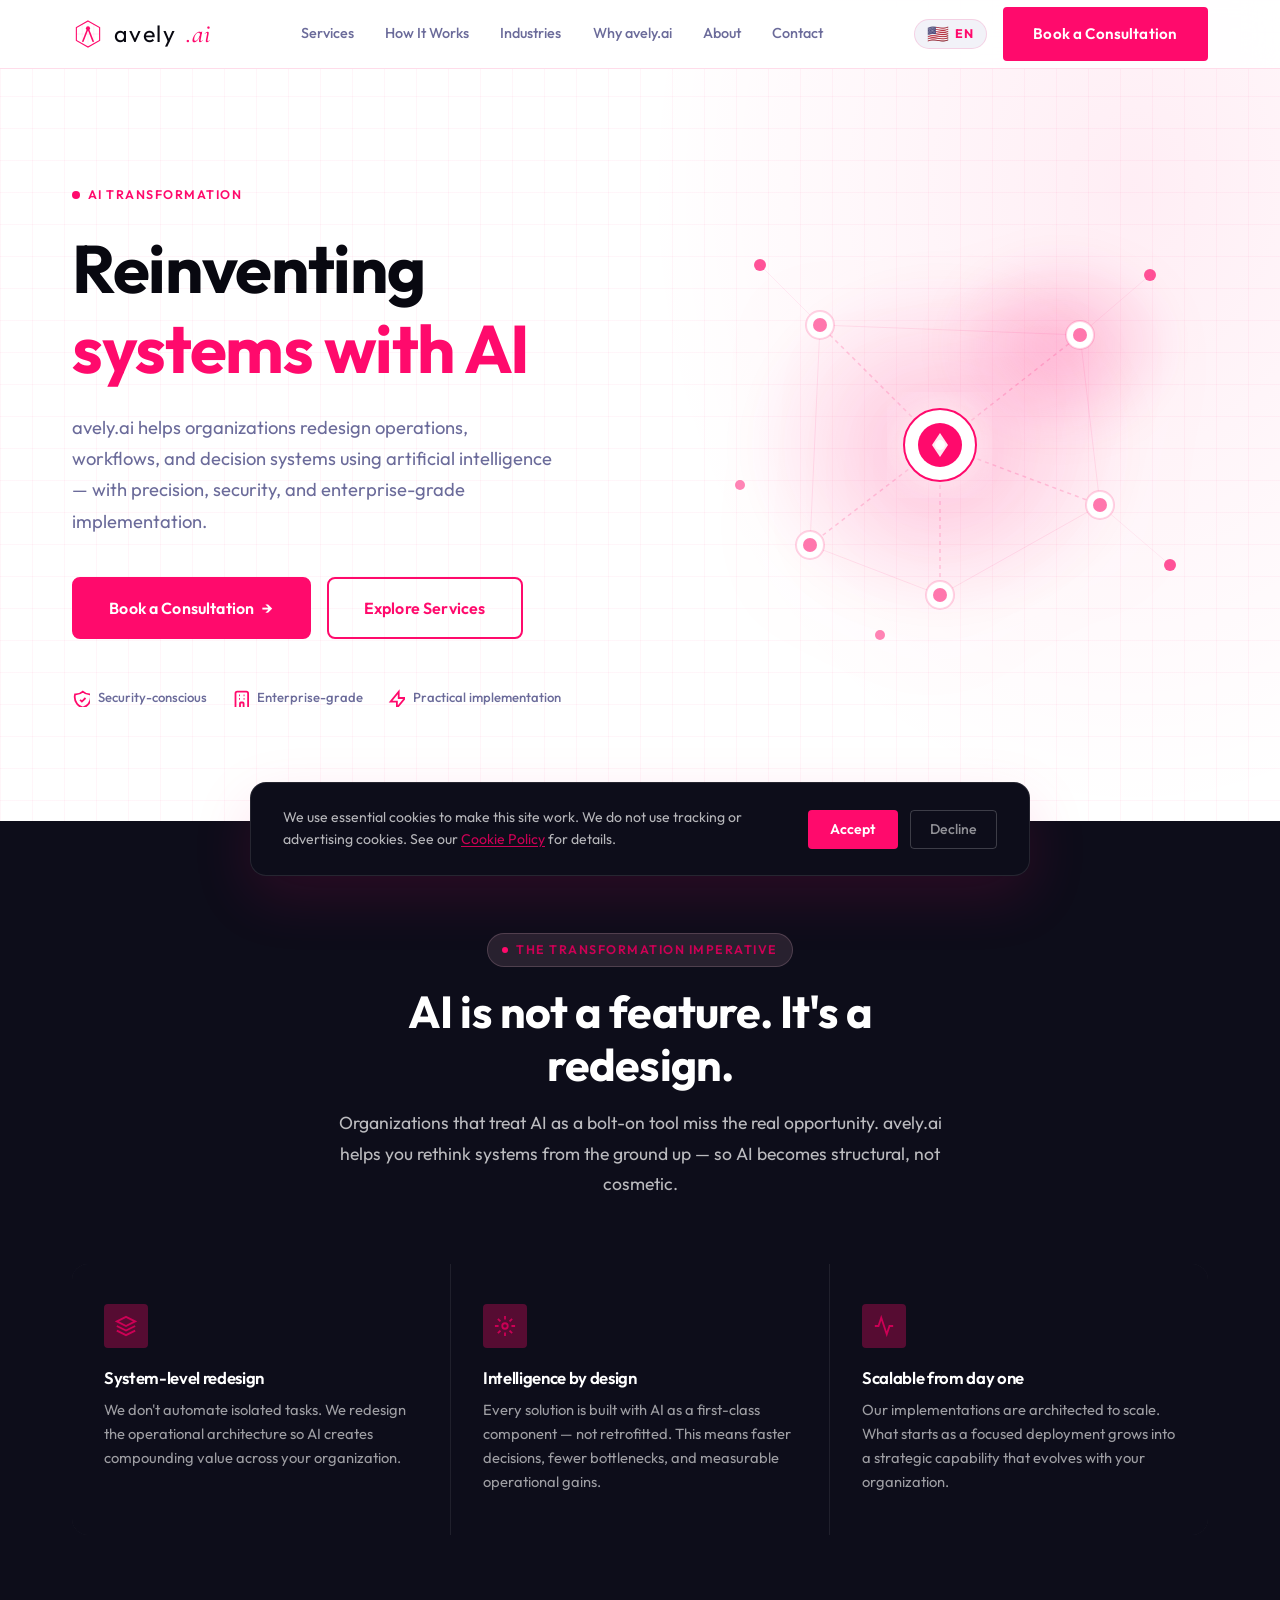
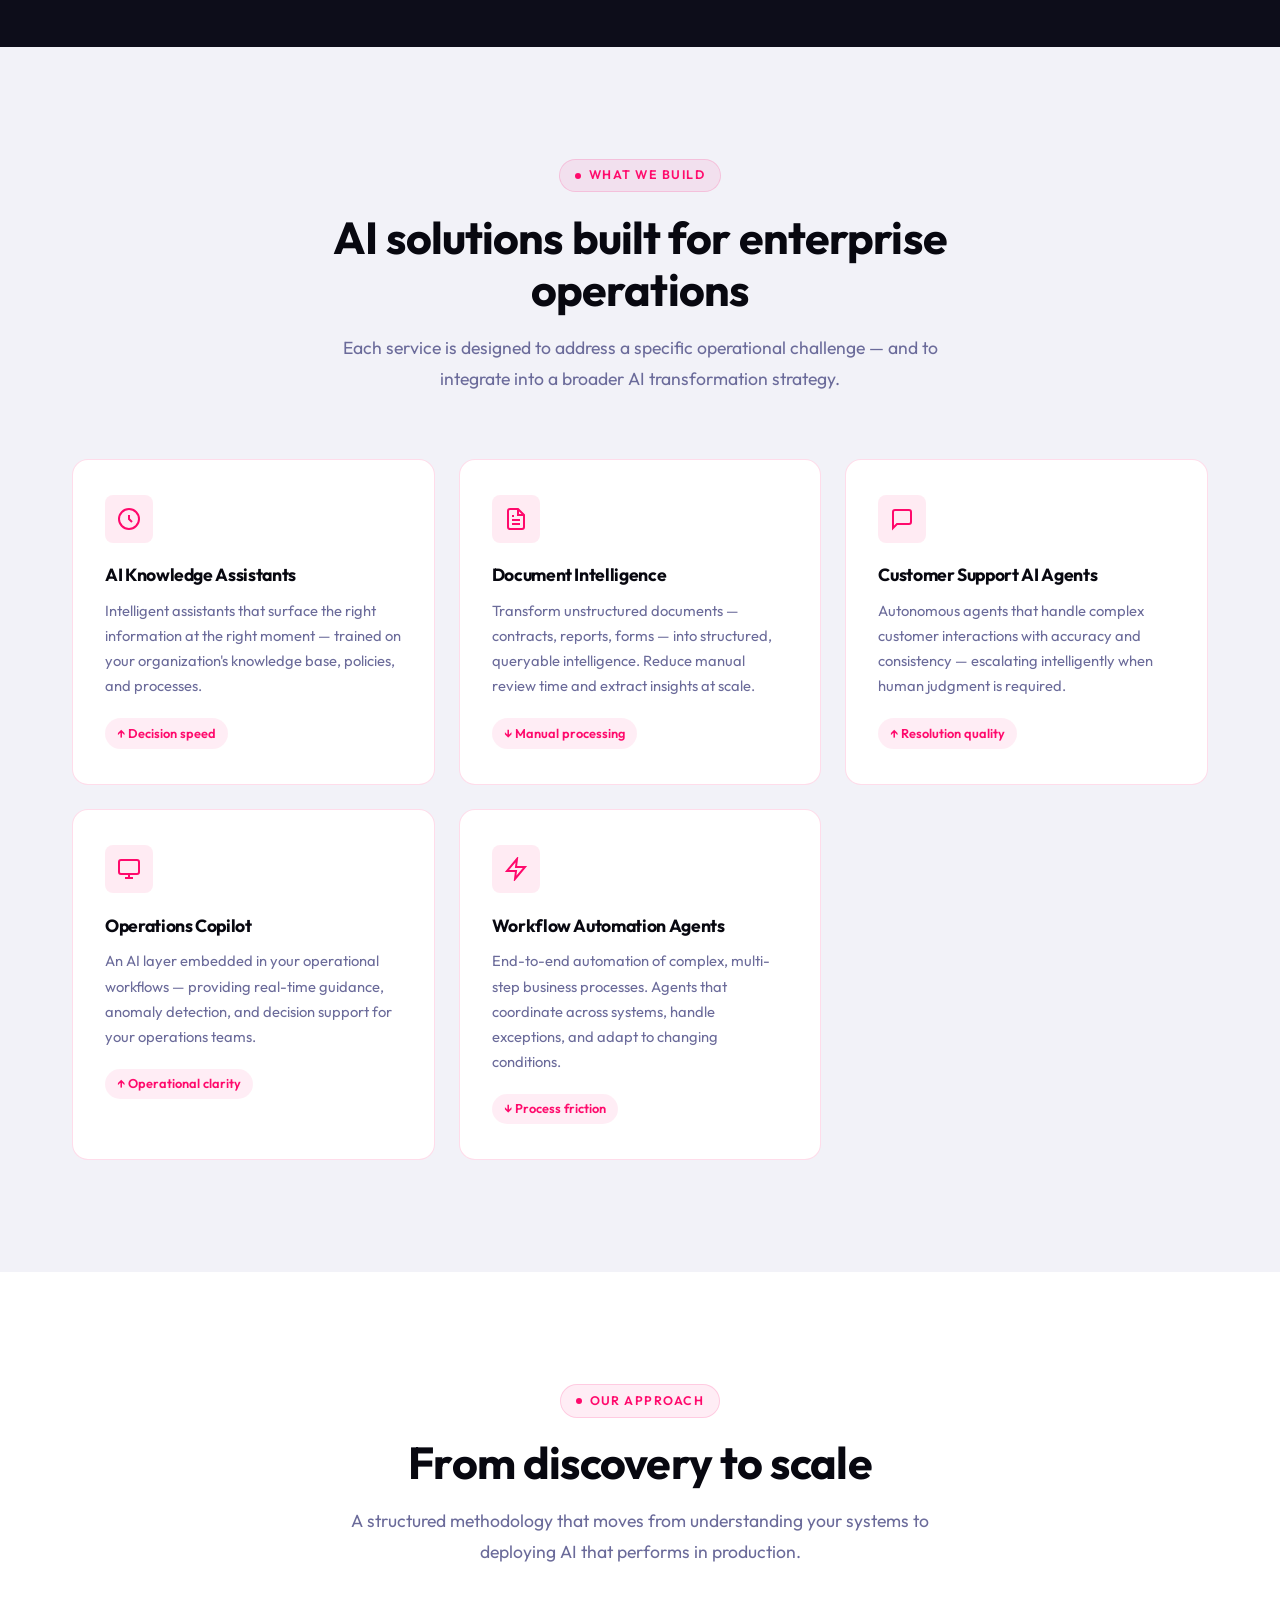
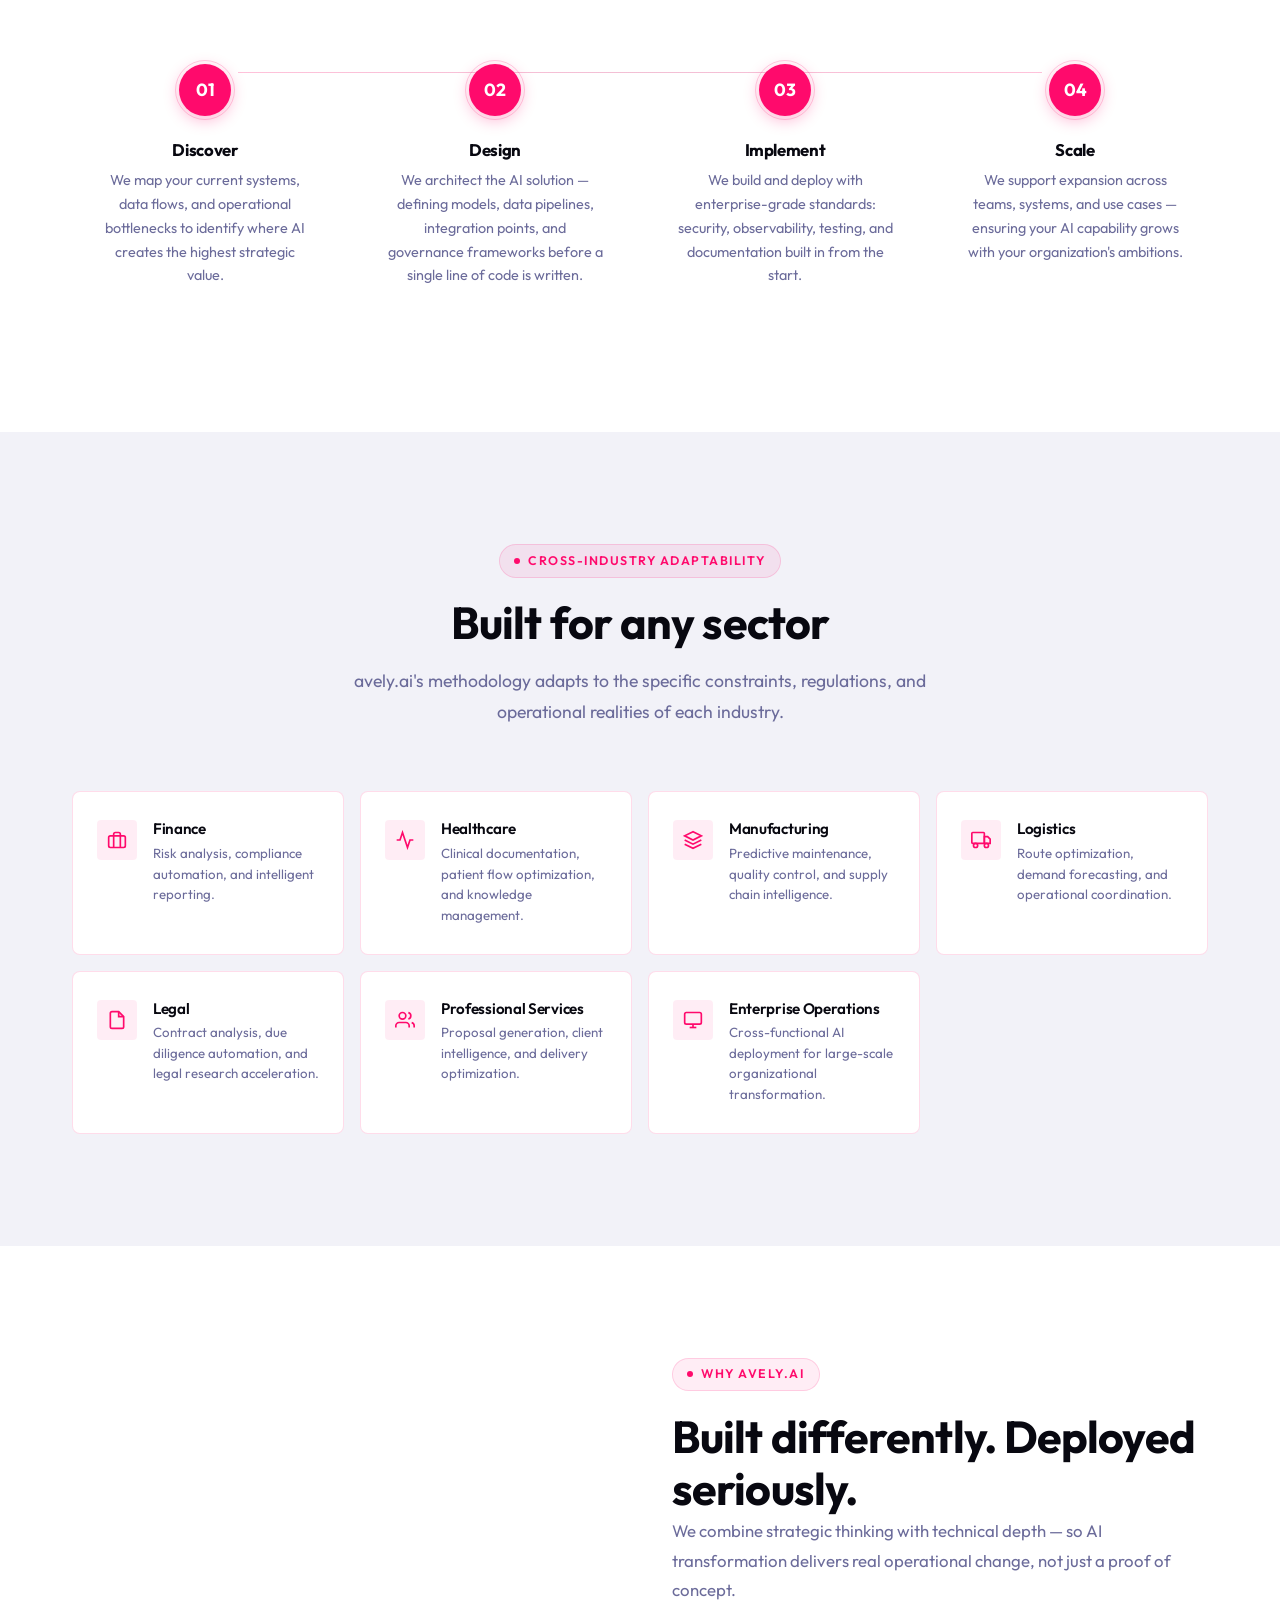
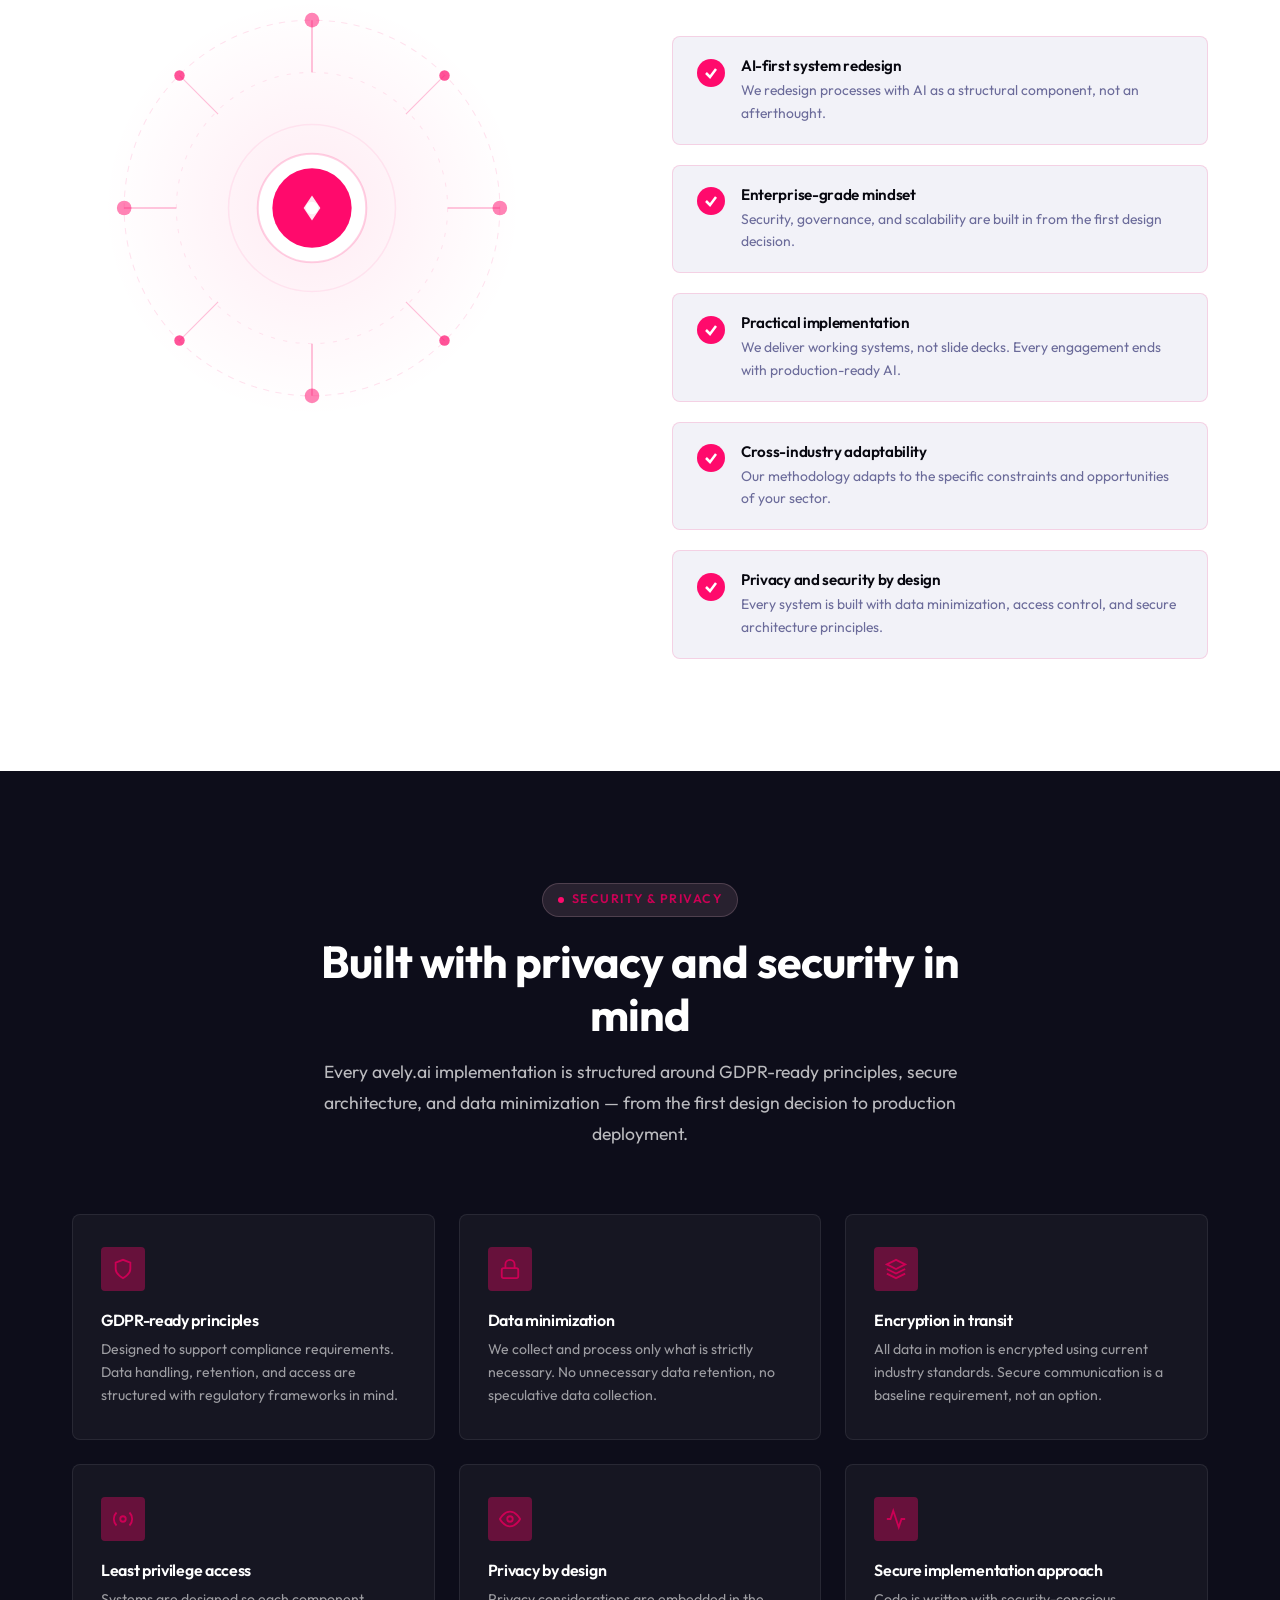
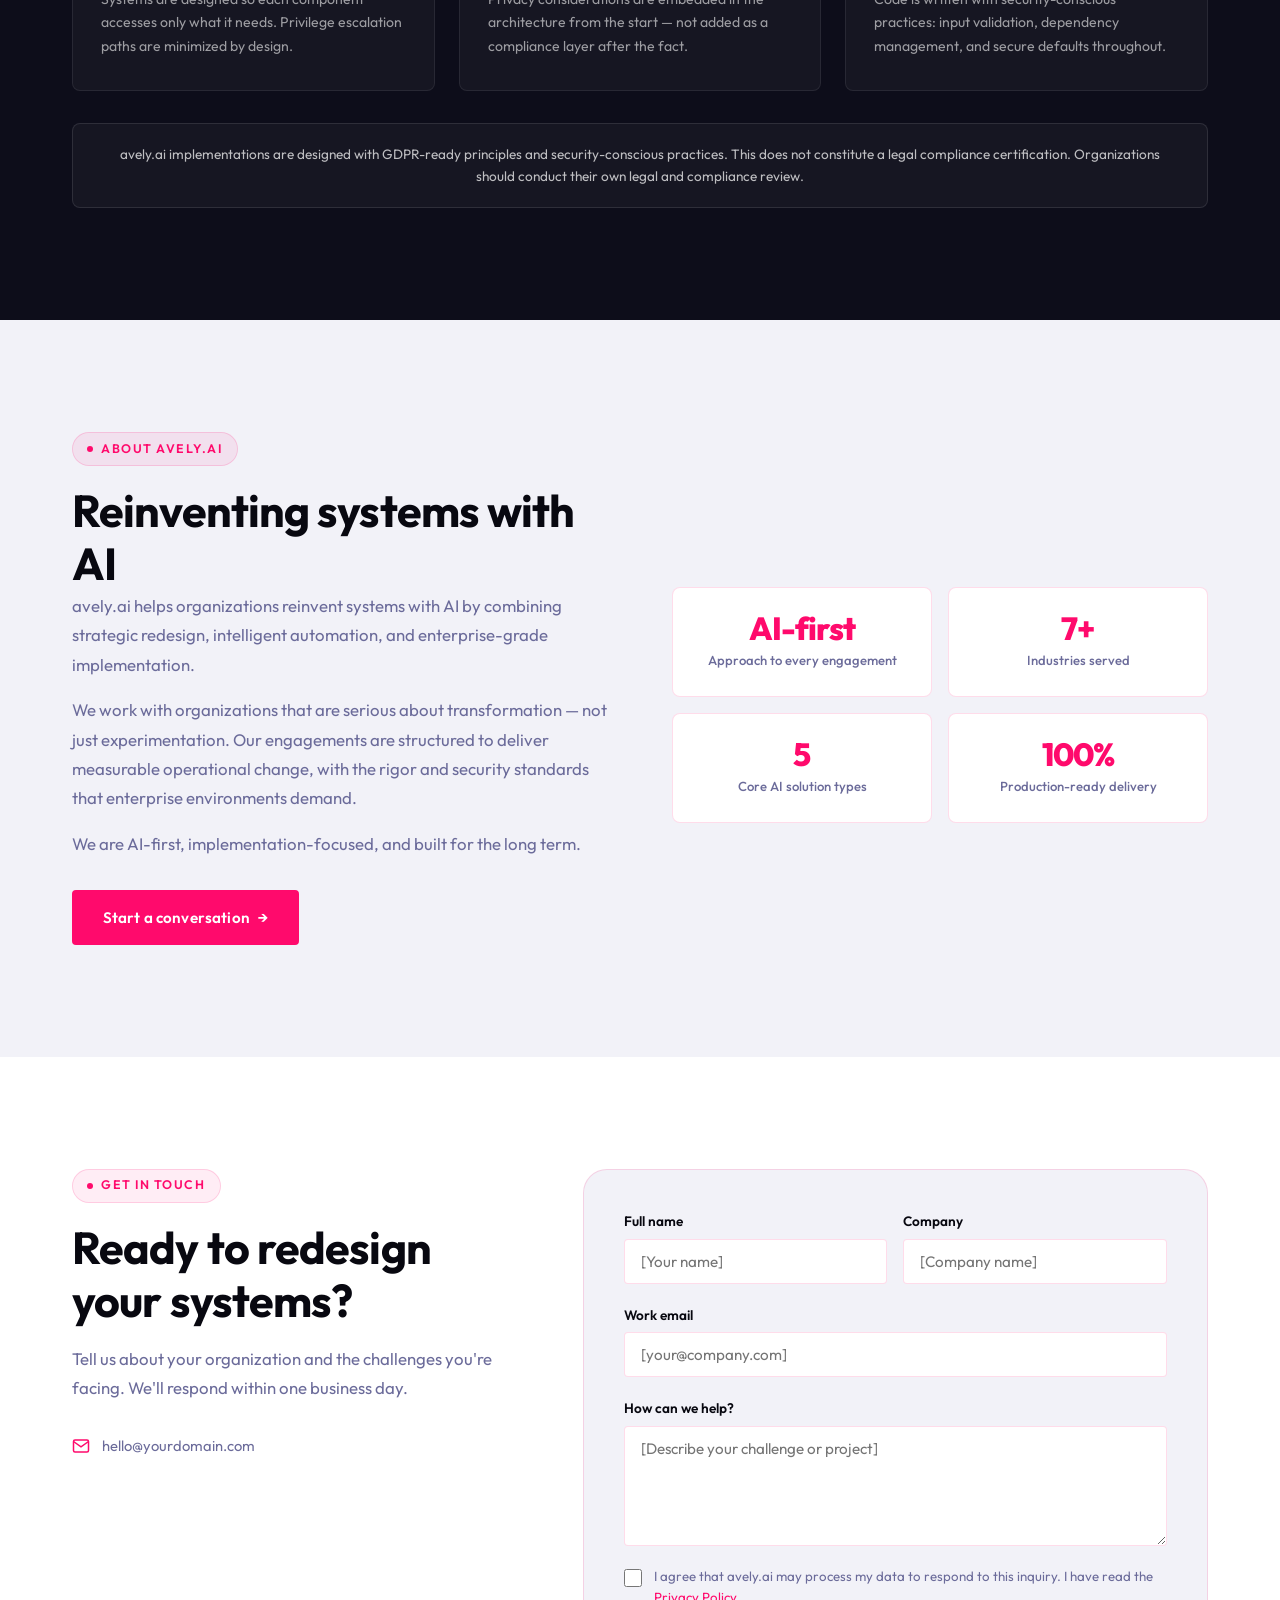
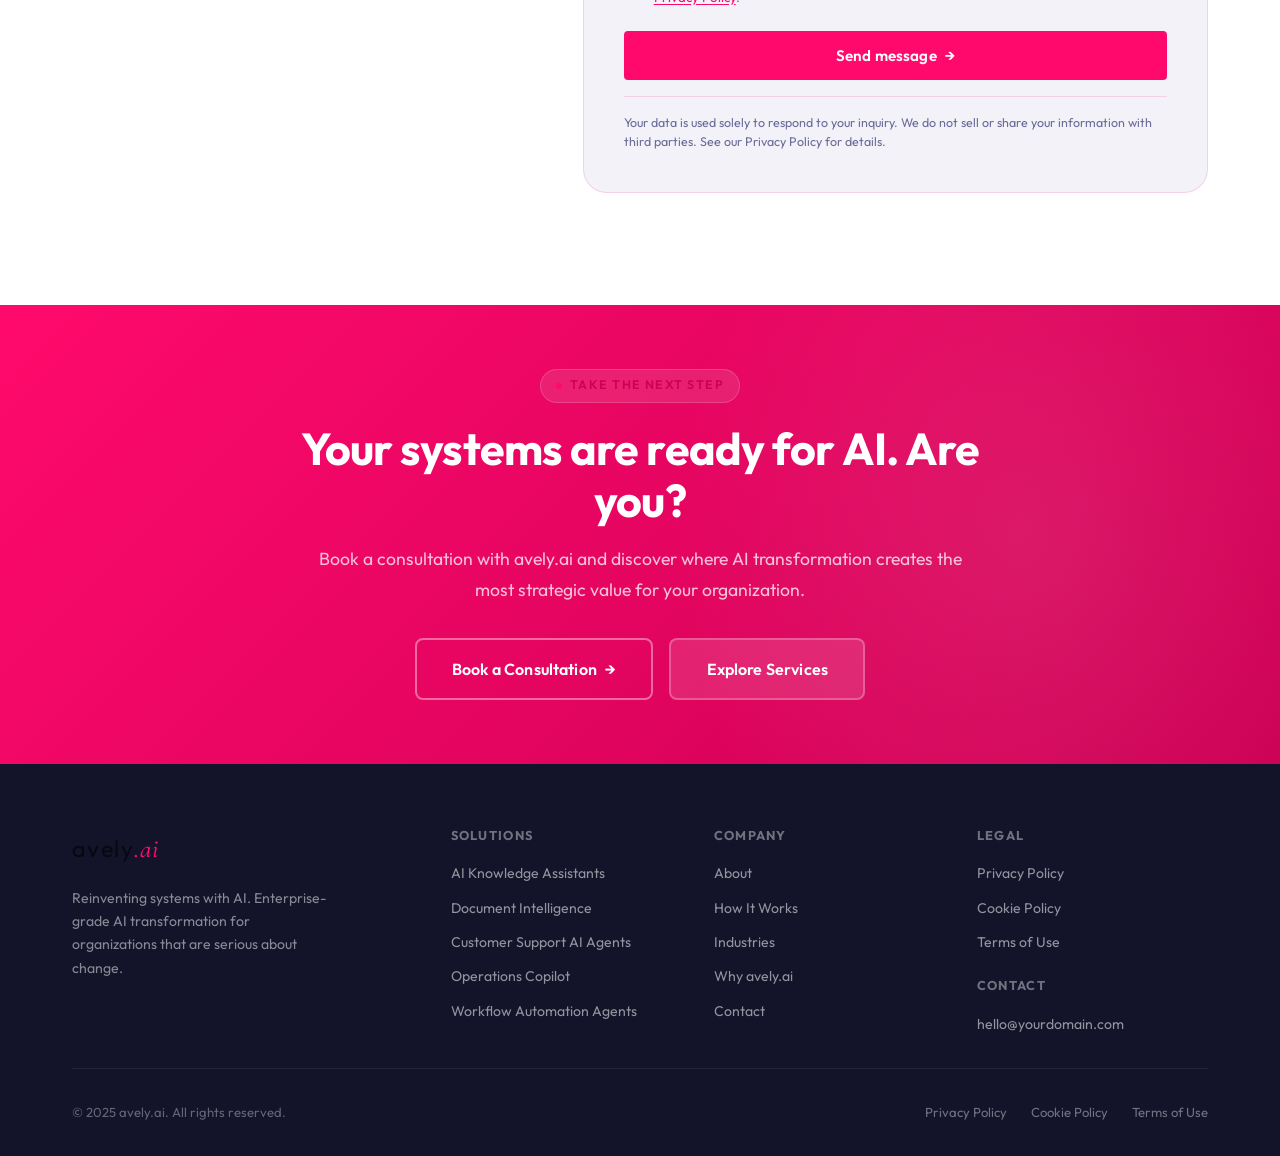
==== commit 688a2f01: "Add reCAPTCHA v2 + Formspree form submission to matias.m.vandertuin@gmail.com" ====
--- a/index.html
+++ b/index.html
@@ -44,6 +44,9 @@
 
   <!-- ── Styles ────────────────────────────────────────────── -->
   <link rel="stylesheet" href="styles.css" />
+
+  <!-- ── reCAPTCHA v2 ──────────────────────────────────────── -->
+  <script src="https://www.google.com/recaptcha/api.js" async defer></script>
 
   <!-- ── JSON-LD Structured Data ───────────────────────────── -->
   <script type="application/ld+json">
@@ -678,7 +681,7 @@
         </div>
 
         <div class="contact-form" role="form" aria-label="Contact form">
-          <form id="contact-form" novalidate>
+          <form id="contact-form" action="https://formspree.io/f/matias.m.vandertuin@gmail.com" method="POST" novalidate>
             <div class="form-row">
               <div class="form-group">
                 <label for="contact-name" data-i18n="contact.form.name">Full name</label>
@@ -700,10 +703,8 @@
               <textarea id="contact-message" name="message" required placeholder="[Describe your challenge or project]"></textarea>
             </div>
 
-            <!-- CAPTCHA placeholder — integrate reCAPTCHA or hCaptcha before going live -->
-            <div class="captcha-placeholder" data-i18n="contact.form.captcha">
-              [ CAPTCHA — integrate reCAPTCHA or hCaptcha here before deployment ]
-            </div>
+            <!-- reCAPTCHA v2 — replace data-sitekey with your production key from https://www.google.com/recaptcha/admin -->
+            <div class="g-recaptcha" data-sitekey="6LeIxAcTAAAAAJcZVRqyHh71UMIEGNQ_MXjiZKhI" data-theme="light"></div>
 
             <!-- Explicit consent — no pre-ticked checkbox -->
             <div class="form-consent">
--- a/styles.css
+++ b/styles.css
@@ -1061,15 +1061,8 @@
   line-height: 1.55;
 }
 
-/* CAPTCHA placeholder */
-.captcha-placeholder {
-  background: var(--white);
-  border: 1.5px dashed var(--border);
-  border-radius: var(--radius-sm);
-  padding: 1rem;
-  text-align: center;
-  font-size: 0.82rem;
-  color: var(--muted);
+/* CAPTCHA */
+.g-recaptcha {
   margin-bottom: 1.25rem;
 }
 
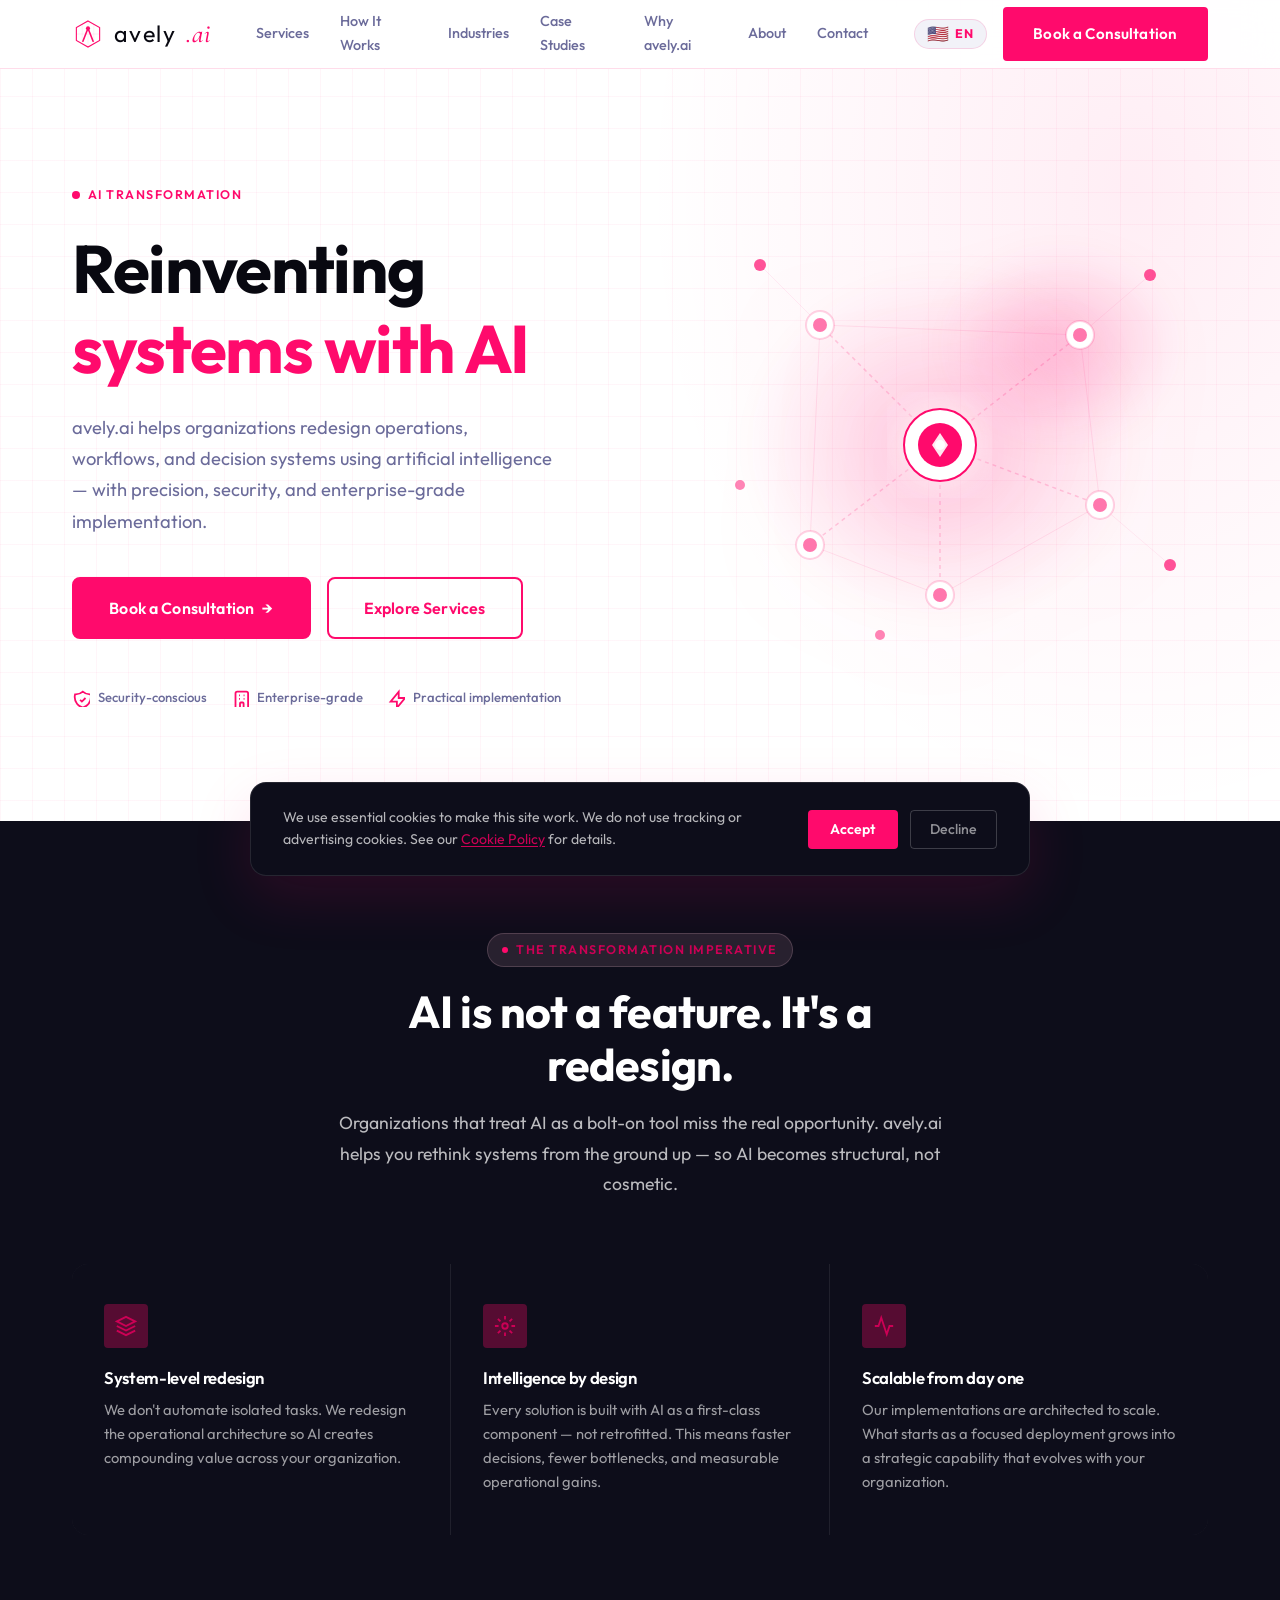
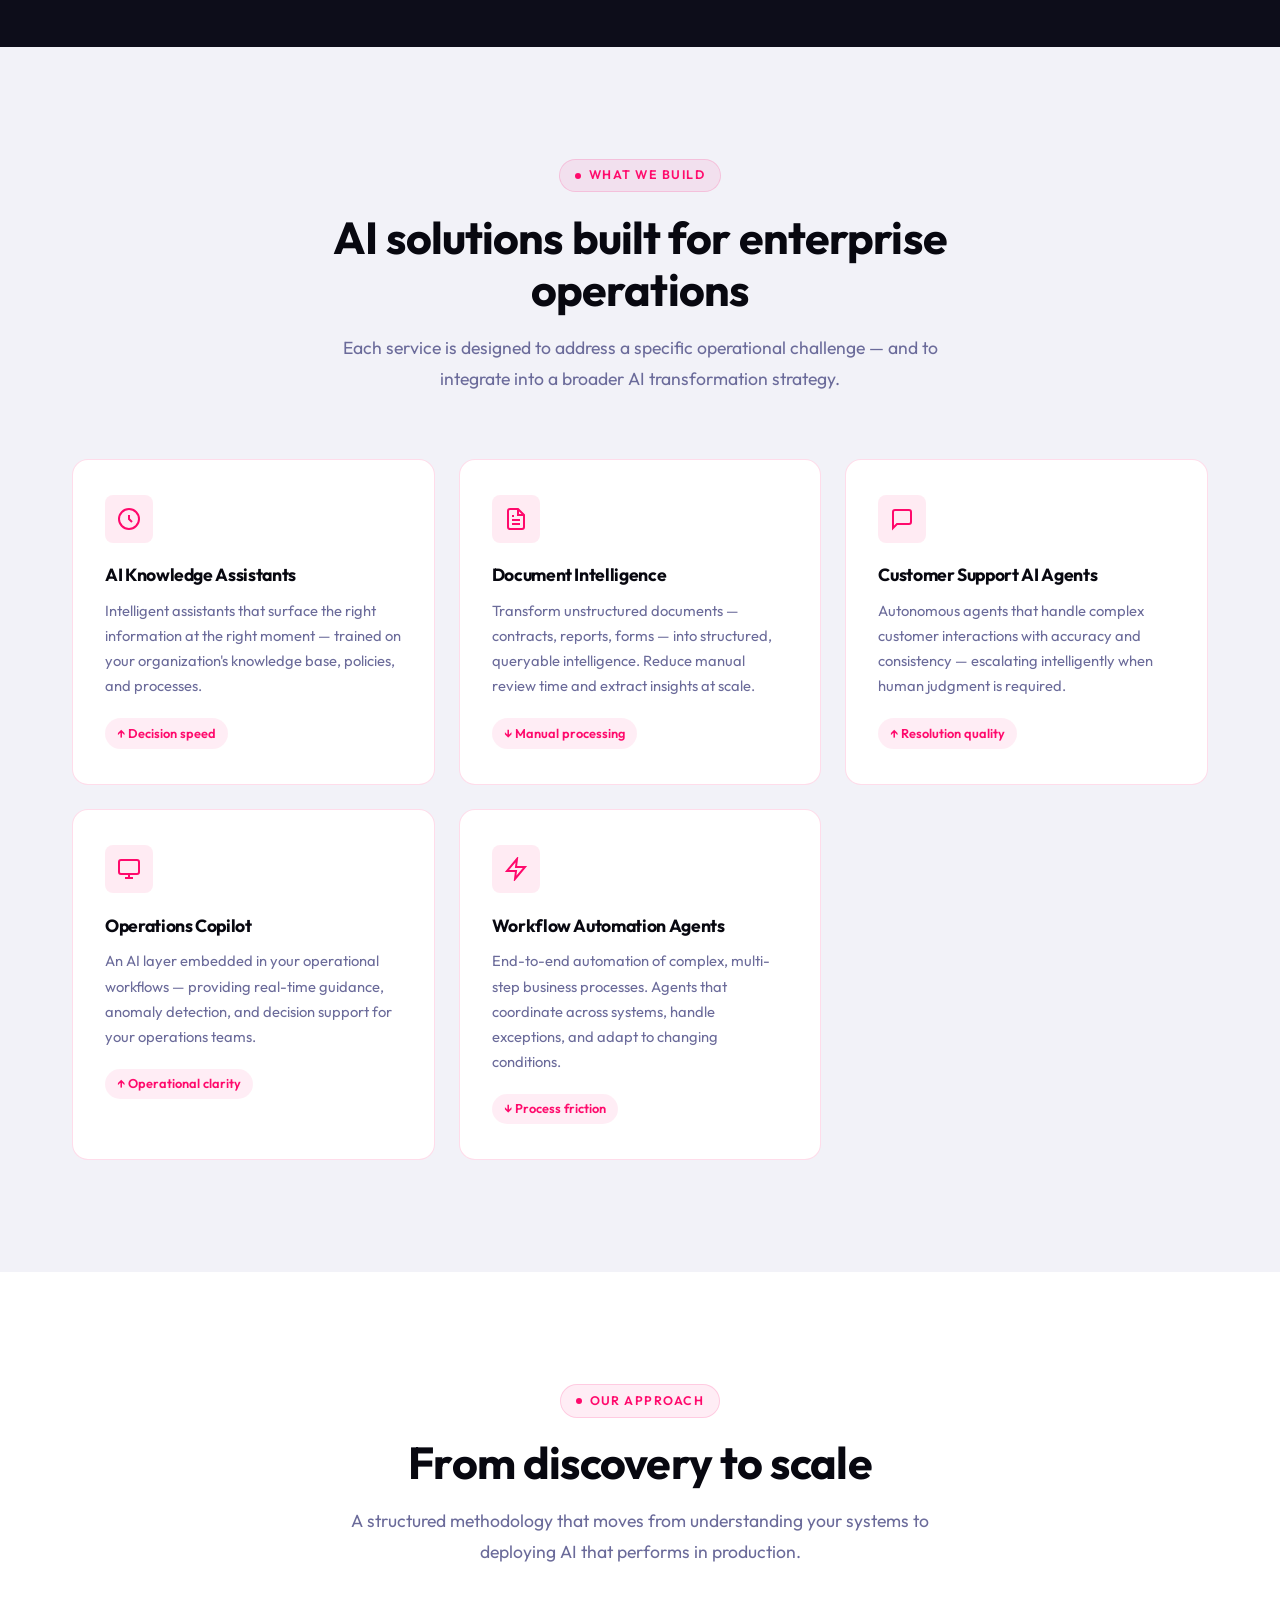
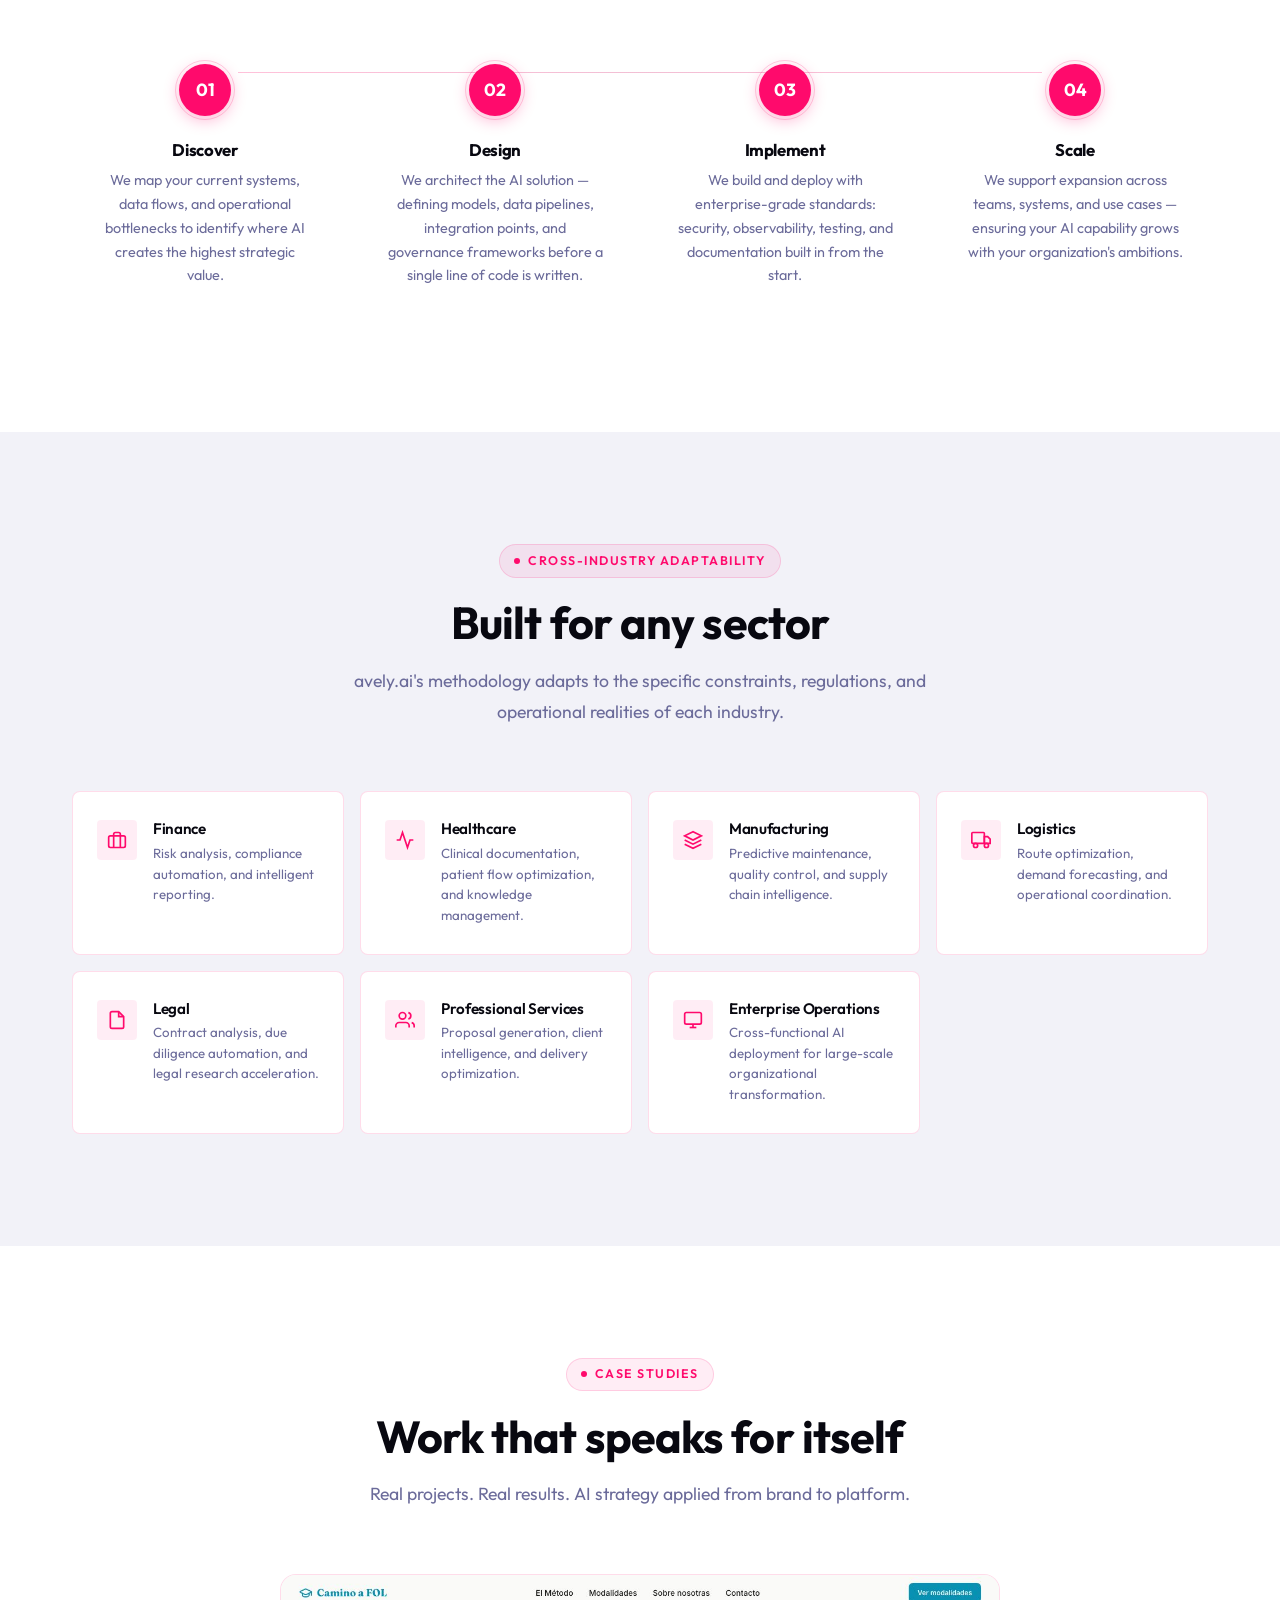
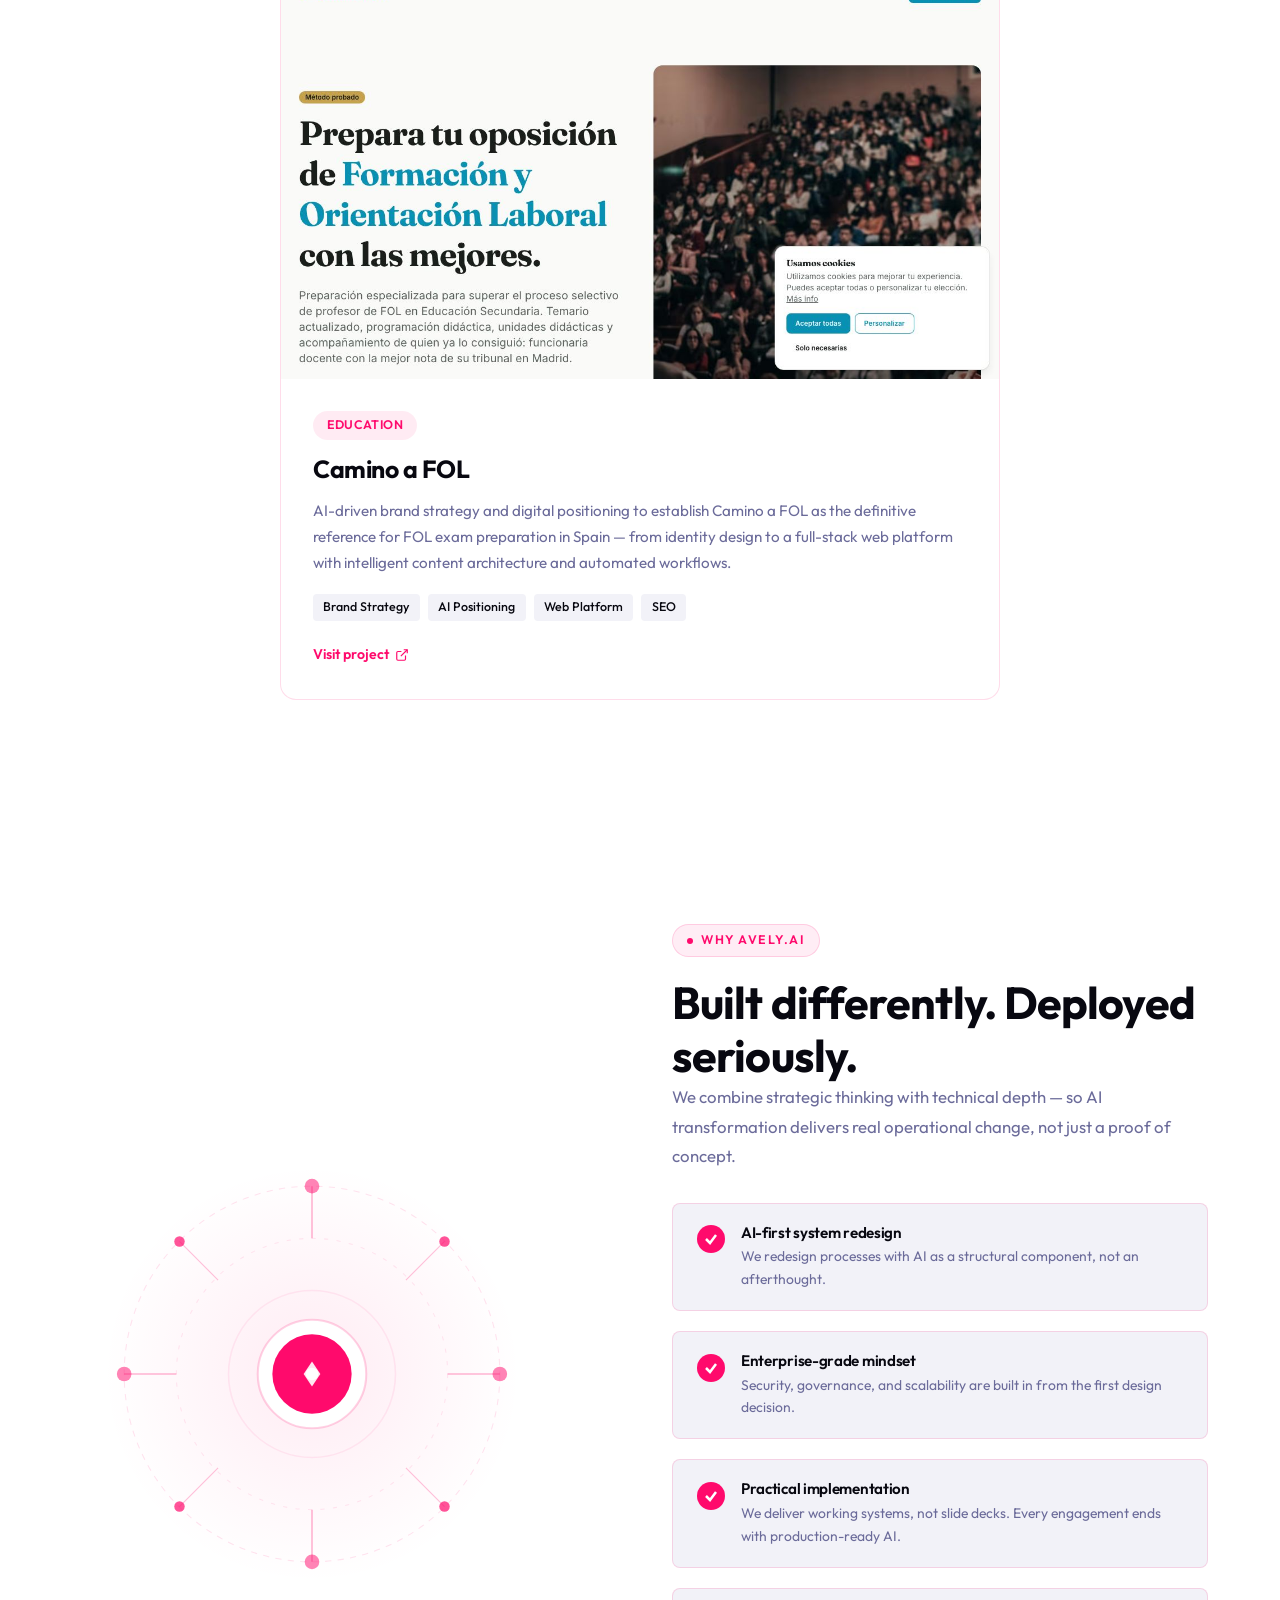
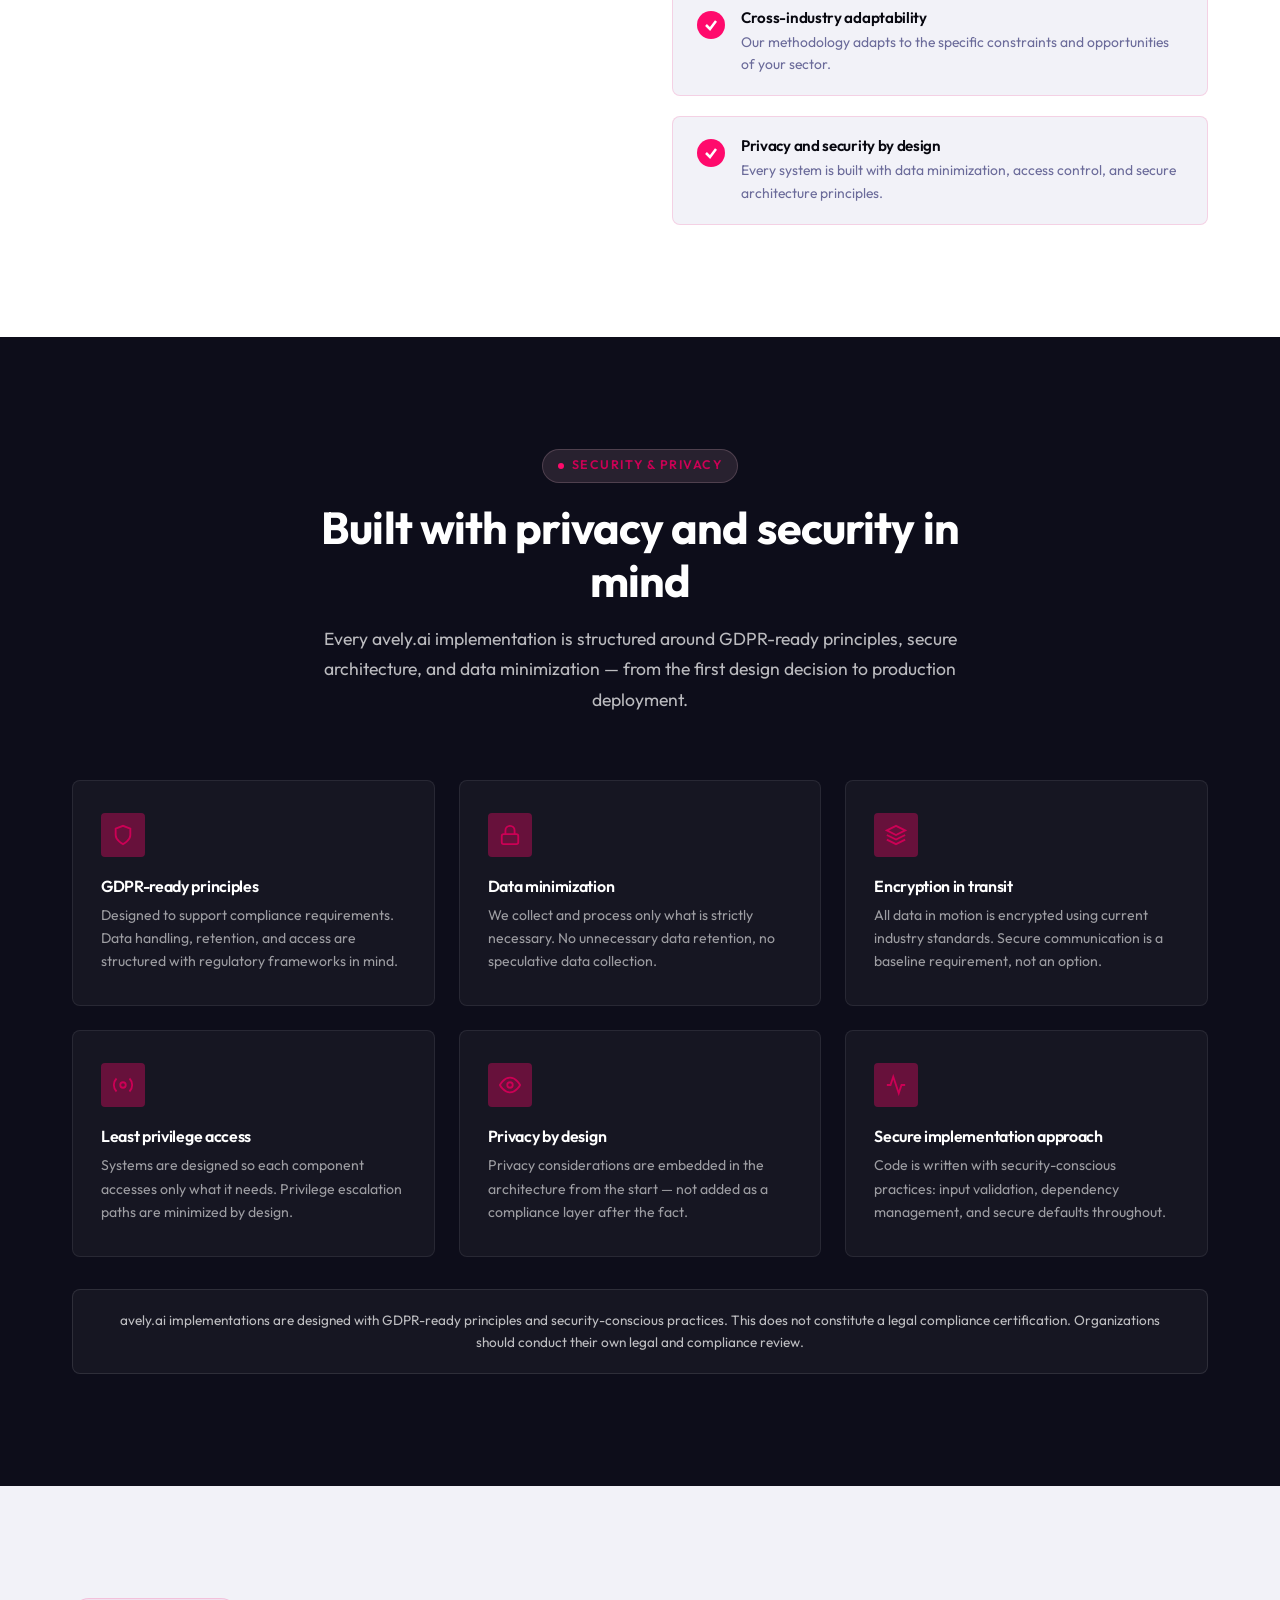
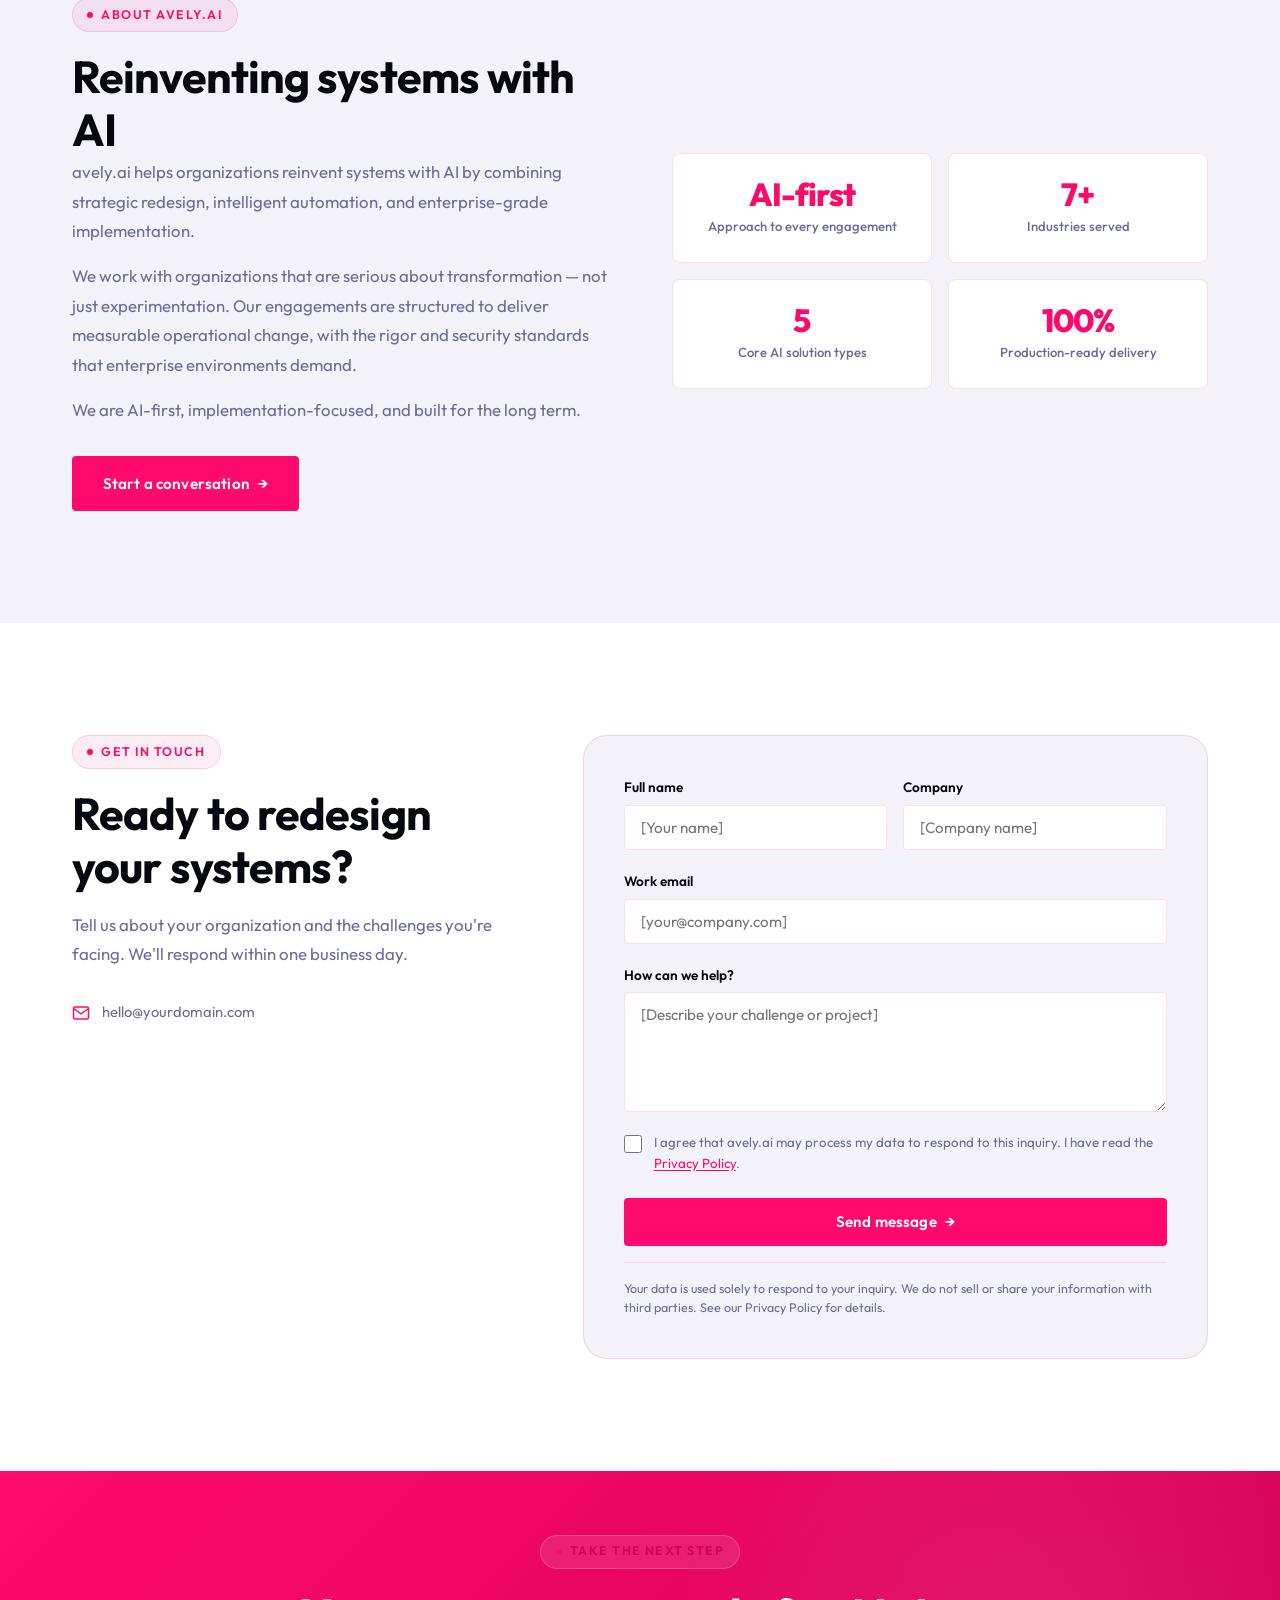
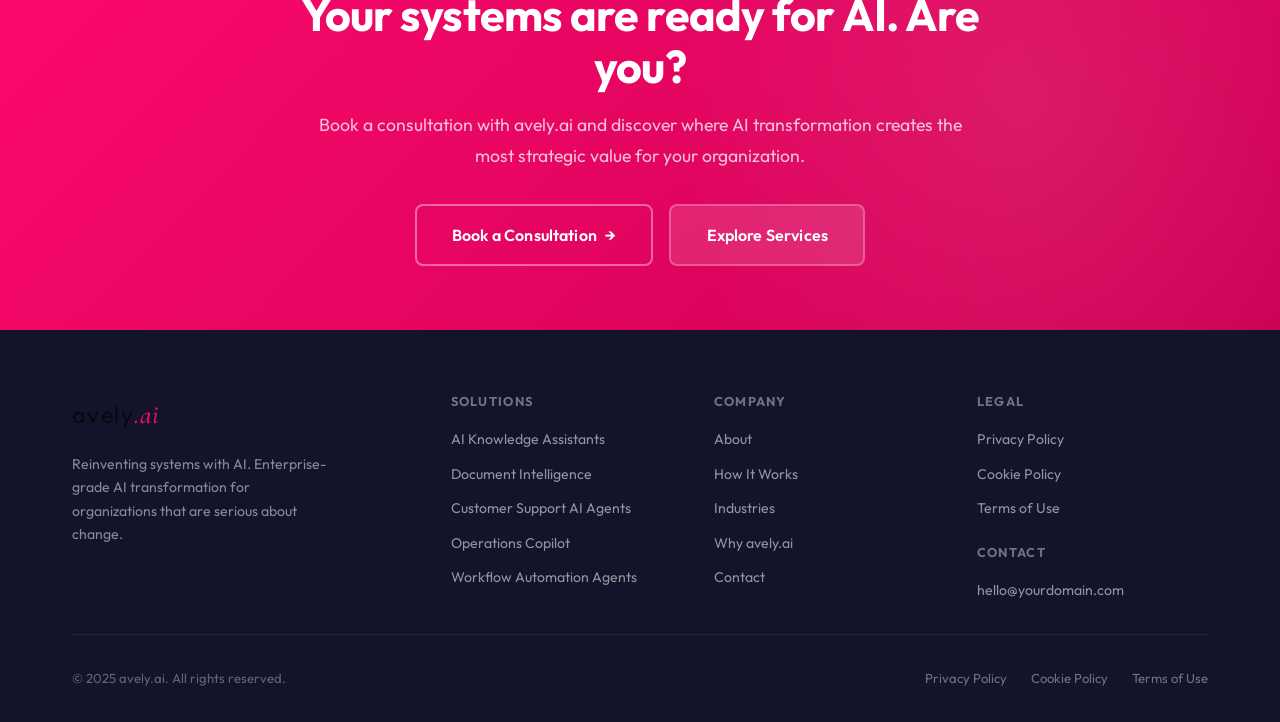
==== commit ffa68539: "Add Case Studies section with Camino a FOL as first case - New #cases section between Industries and" ====
--- a/index.html
+++ b/index.html
@@ -47,6 +47,9 @@
 
   <!-- ── reCAPTCHA v2 ──────────────────────────────────────── -->
   <script src="https://www.google.com/recaptcha/api.js" async defer></script>
+
+  <!-- ── Web3Forms ─────────────────────────────────────────── -->
+  <script src="https://web3forms.com/client/script.js" async defer></script>
 
   <!-- ── JSON-LD Structured Data ───────────────────────────── -->
   <script type="application/ld+json">
@@ -97,6 +100,7 @@
         <a href="#services"    data-i18n="nav.services">Services</a>
         <a href="#how-it-works" data-i18n="nav.how">How It Works</a>
         <a href="#industries"  data-i18n="nav.industries">Industries</a>
+        <a href="#cases"       data-i18n="nav.cases">Case Studies</a>
         <a href="#why-aitera"  data-i18n="nav.why">Why avely.ai</a>
         <a href="#about"       data-i18n="nav.about">About</a>
         <a href="#contact"     data-i18n="nav.contact">Contact</a>
@@ -127,6 +131,7 @@
     <a href="#services"     data-i18n="nav.services">Services</a>
     <a href="#how-it-works" data-i18n="nav.how">How It Works</a>
     <a href="#industries"   data-i18n="nav.industries">Industries</a>
+    <a href="#cases"        data-i18n="nav.cases">Case Studies</a>
     <a href="#why-aitera"   data-i18n="nav.why">Why avely.ai</a>
     <a href="#about"        data-i18n="nav.about">About</a>
     <a href="#contact"      data-i18n="nav.contact">Contact</a>
@@ -462,6 +467,42 @@
     </div>
   </section>
 
+  <!-- ── CASE STUDIES ─────────────────────────────────────────── -->
+  <section id="cases" class="section" aria-labelledby="cases-heading">
+    <div class="container">
+      <div class="section-header centered">
+        <div class="section-label" data-i18n="cases.label">Case Studies</div>
+        <h2 id="cases-heading" data-i18n="cases.title">Work that speaks for itself</h2>
+        <p data-i18n="cases.subtitle">Real projects. Real results. AI strategy applied from brand to platform.</p>
+      </div>
+
+      <div class="cases-grid">
+        <article class="case-card reveal">
+          <a href="https://caminoafol.com" target="_blank" rel="noopener noreferrer" class="case-card__image-link" aria-label="Visit Camino a FOL">
+            <img src="img/caminoafol.jpg" alt="Camino a FOL — plataforma web" class="case-card__img" loading="lazy" width="640" height="360">
+          </a>
+          <div class="case-card__body">
+            <div class="case-card__meta">
+              <span class="case-card__tag" data-i18n="cases.c1.sector">Education</span>
+            </div>
+            <h3 class="case-card__title">Camino a FOL</h3>
+            <p class="case-card__desc" data-i18n="cases.c1.desc">AI-driven brand strategy and digital positioning to establish Camino a FOL as the definitive reference for FOL exam preparation in Spain — from identity design to a full-stack web platform with intelligent content architecture and automated workflows.</p>
+            <div class="case-card__tags" aria-label="Technologies used">
+              <span data-i18n="cases.tag.brand">Brand Strategy</span>
+              <span data-i18n="cases.tag.positioning">AI Positioning</span>
+              <span data-i18n="cases.tag.platform">Web Platform</span>
+              <span data-i18n="cases.tag.seo">SEO</span>
+            </div>
+            <a href="https://caminoafol.com" target="_blank" rel="noopener noreferrer" class="case-card__link">
+              <span data-i18n="cases.visit">Visit project</span>
+              <svg width="14" height="14" viewBox="0 0 24 24" fill="none" stroke="currentColor" stroke-width="2" aria-hidden="true"><path d="M18 13v6a2 2 0 01-2 2H5a2 2 0 01-2-2V8a2 2 0 012-2h6"/><polyline points="15 3 21 3 21 9"/><line x1="10" y1="14" x2="21" y2="3"/></svg>
+            </a>
+          </div>
+        </article>
+      </div>
+    </div>
+  </section>
+
   <!-- ── WHY avely.ai ─────────────────────────────────────────── -->
   <section id="why-aitera" class="section" aria-labelledby="why-heading">
     <div class="container">
@@ -681,7 +722,14 @@
         </div>
 
         <div class="contact-form" role="form" aria-label="Contact form">
-          <form id="contact-form" action="https://formspree.io/f/matias.m.vandertuin@gmail.com" method="POST" novalidate>
+          <form id="contact-form" action="https://api.web3forms.com/submit" method="POST" novalidate>
+            <!-- Web3Forms access key — get yours free at https://web3forms.com -->
+            <input type="hidden" name="access_key" value="7f6789d9-5c01-482c-8389-1d4291aaa05f" />
+            <input type="hidden" name="subject" value="New contact from avely.ai" />
+            <input type="hidden" name="from_name" value="avely.ai Contact Form" />
+            <input type="hidden" name="replyto" value="" />
+            <!-- Honeypot spam protection -->
+            <input type="checkbox" name="botcheck" class="hidden" style="display:none;" />
             <div class="form-row">
               <div class="form-group">
                 <label for="contact-name" data-i18n="contact.form.name">Full name</label>
@@ -703,8 +751,8 @@
               <textarea id="contact-message" name="message" required placeholder="[Describe your challenge or project]"></textarea>
             </div>
 
-            <!-- reCAPTCHA v2 — replace data-sitekey with your production key from https://www.google.com/recaptcha/admin -->
-            <div class="g-recaptcha" data-sitekey="6LeIxAcTAAAAAJcZVRqyHh71UMIEGNQ_MXjiZKhI" data-theme="light"></div>
+            <!-- Web3Forms built-in hCaptcha (free, no key needed) -->
+            <div class="h-captcha" data-captcha="true"></div>
 
             <!-- Explicit consent — no pre-ticked checkbox -->
             <div class="form-consent">
--- a/styles.css
+++ b/styles.css
@@ -777,6 +777,126 @@
   line-height: 1.55;
 }
 
+/* ── Case Studies ───────────────────────────────────────────── */
+.cases-grid {
+  display: grid;
+  grid-template-columns: repeat(auto-fill, minmax(560px, 1fr));
+  gap: 2rem;
+  margin-top: var(--space-lg);
+  justify-content: center;
+}
+
+.case-card {
+  background: var(--white);
+  border: 1px solid var(--border);
+  border-radius: var(--radius-lg);
+  overflow: hidden;
+  display: flex;
+  flex-direction: column;
+  transition: all var(--transition);
+  max-width: 720px;
+  margin: 0 auto;
+  width: 100%;
+}
+
+.case-card:hover {
+  border-color: var(--bordeaux);
+  box-shadow: var(--shadow-md);
+  transform: translateY(-4px);
+}
+
+.case-card__image-link {
+  display: block;
+  overflow: hidden;
+  aspect-ratio: 16 / 9;
+}
+
+.case-card__img {
+  width: 100%;
+  height: 100%;
+  object-fit: cover;
+  object-position: top center;
+  display: block;
+  transition: transform 0.4s ease;
+}
+
+.case-card:hover .case-card__img {
+  transform: scale(1.03);
+}
+
+.case-card__body {
+  padding: 2rem;
+  display: flex;
+  flex-direction: column;
+  gap: 0.9rem;
+  flex: 1;
+}
+
+.case-card__meta {
+  display: flex;
+  align-items: center;
+  gap: 0.6rem;
+}
+
+.case-card__tag {
+  background: rgba(255,10,108,0.08);
+  color: var(--bordeaux);
+  border-radius: 100px;
+  padding: 0.25rem 0.85rem;
+  font-size: 0.78rem;
+  font-weight: 600;
+  letter-spacing: 0.03em;
+  text-transform: uppercase;
+}
+
+.case-card__title {
+  font-size: 1.55rem;
+  font-weight: 700;
+  color: var(--graphite);
+  margin: 0;
+  line-height: 1.2;
+}
+
+.case-card__desc {
+  font-size: 0.95rem;
+  line-height: 1.7;
+  color: var(--muted);
+  margin: 0;
+}
+
+.case-card__tags {
+  display: flex;
+  flex-wrap: wrap;
+  gap: 0.5rem;
+  margin-top: 0.25rem;
+}
+
+.case-card__tags span {
+  background: var(--blush-bg);
+  color: var(--graphite);
+  border-radius: var(--radius-sm);
+  padding: 0.2rem 0.65rem;
+  font-size: 0.78rem;
+  font-weight: 500;
+}
+
+.case-card__link {
+  display: inline-flex;
+  align-items: center;
+  gap: 0.4rem;
+  color: var(--bordeaux);
+  font-size: 0.88rem;
+  font-weight: 600;
+  text-decoration: none;
+  margin-top: auto;
+  padding-top: 0.5rem;
+  transition: gap var(--transition);
+}
+
+.case-card__link:hover {
+  gap: 0.65rem;
+}
+
 /* ── Why avely.ai ────────────────────────────────────────────── */
 #why-aitera {
   background: var(--white);
@@ -1062,7 +1182,7 @@
 }
 
 /* CAPTCHA */
-.g-recaptcha {
+.h-captcha {
   margin-bottom: 1.25rem;
 }
 
@@ -1426,6 +1546,8 @@
   .services-grid { grid-template-columns: 1fr; }
   .steps-grid { grid-template-columns: 1fr; }
   .industries-grid { grid-template-columns: 1fr; }
+  .cases-grid { grid-template-columns: 1fr; }
+  .case-card__body { padding: 1.5rem; }
   .security-grid { grid-template-columns: 1fr; }
   .about-stats { grid-template-columns: 1fr 1fr; }
   .footer-top { grid-template-columns: 1fr; }
